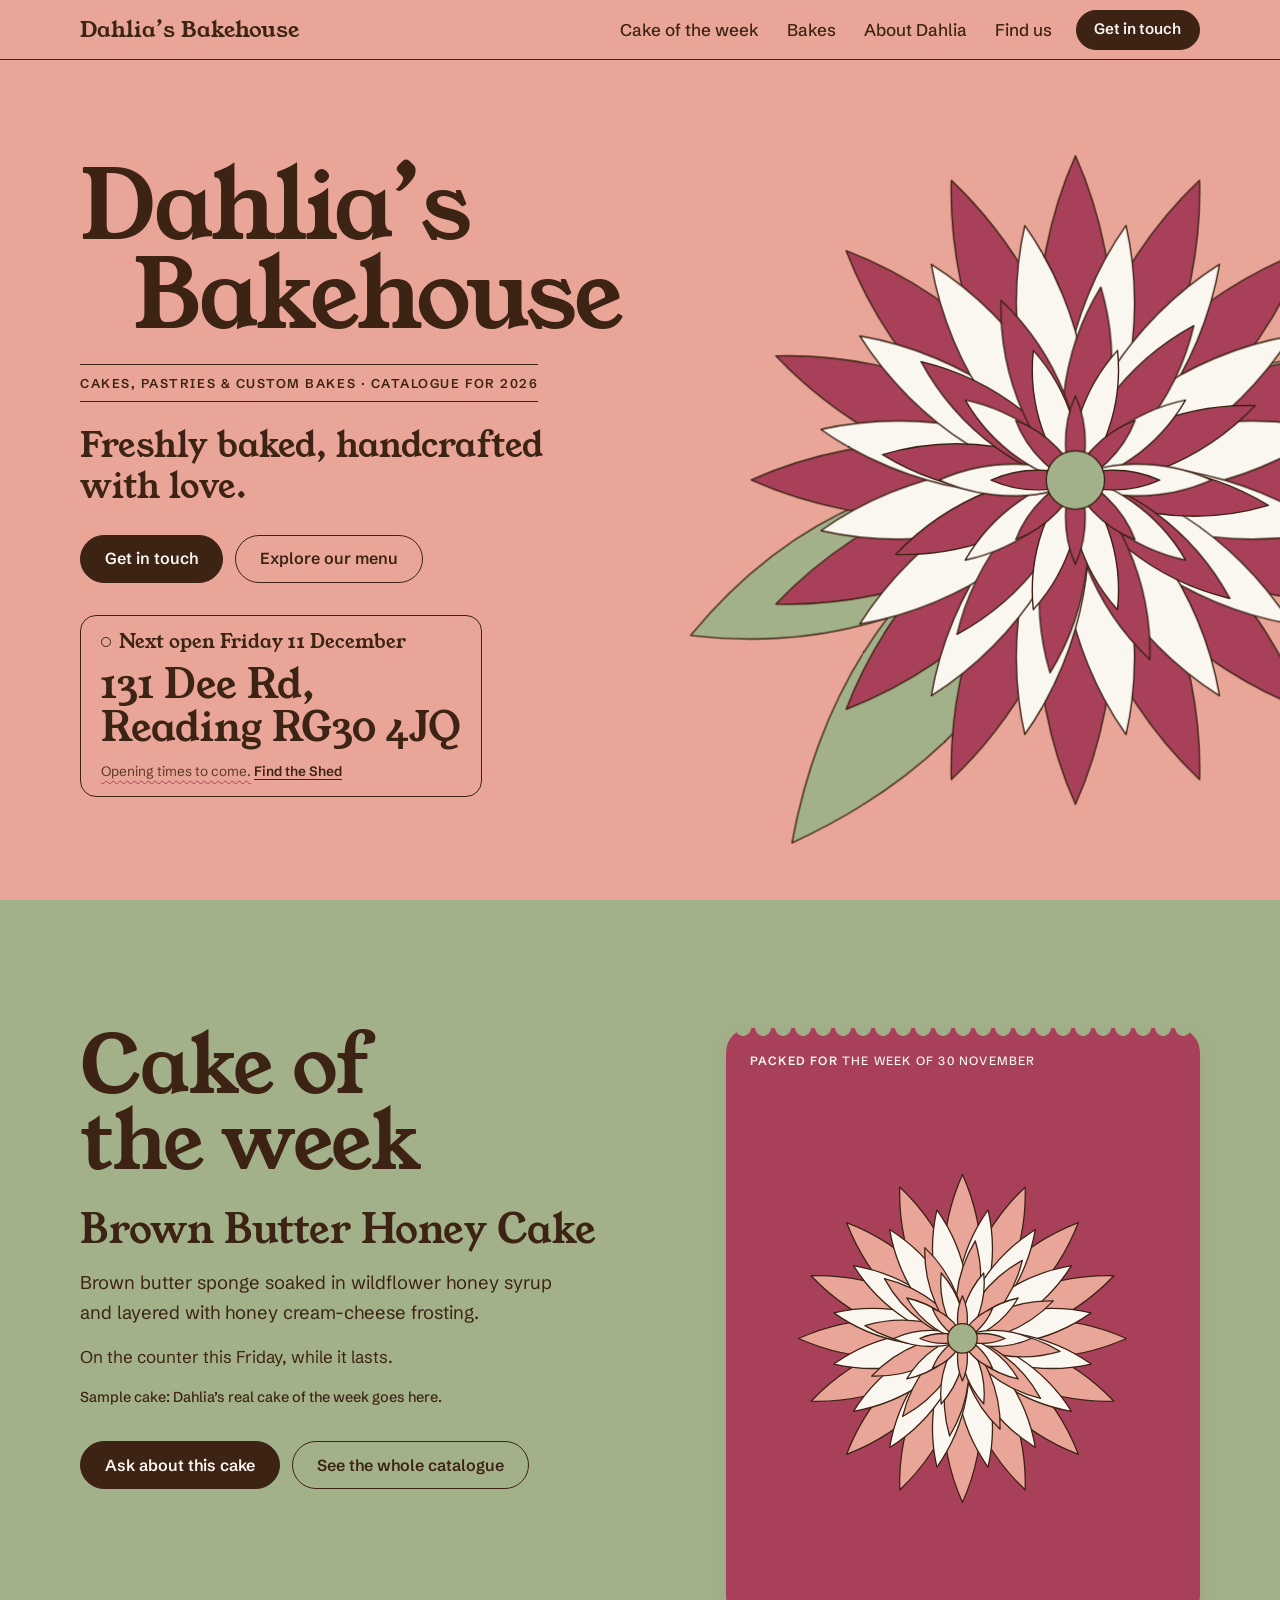
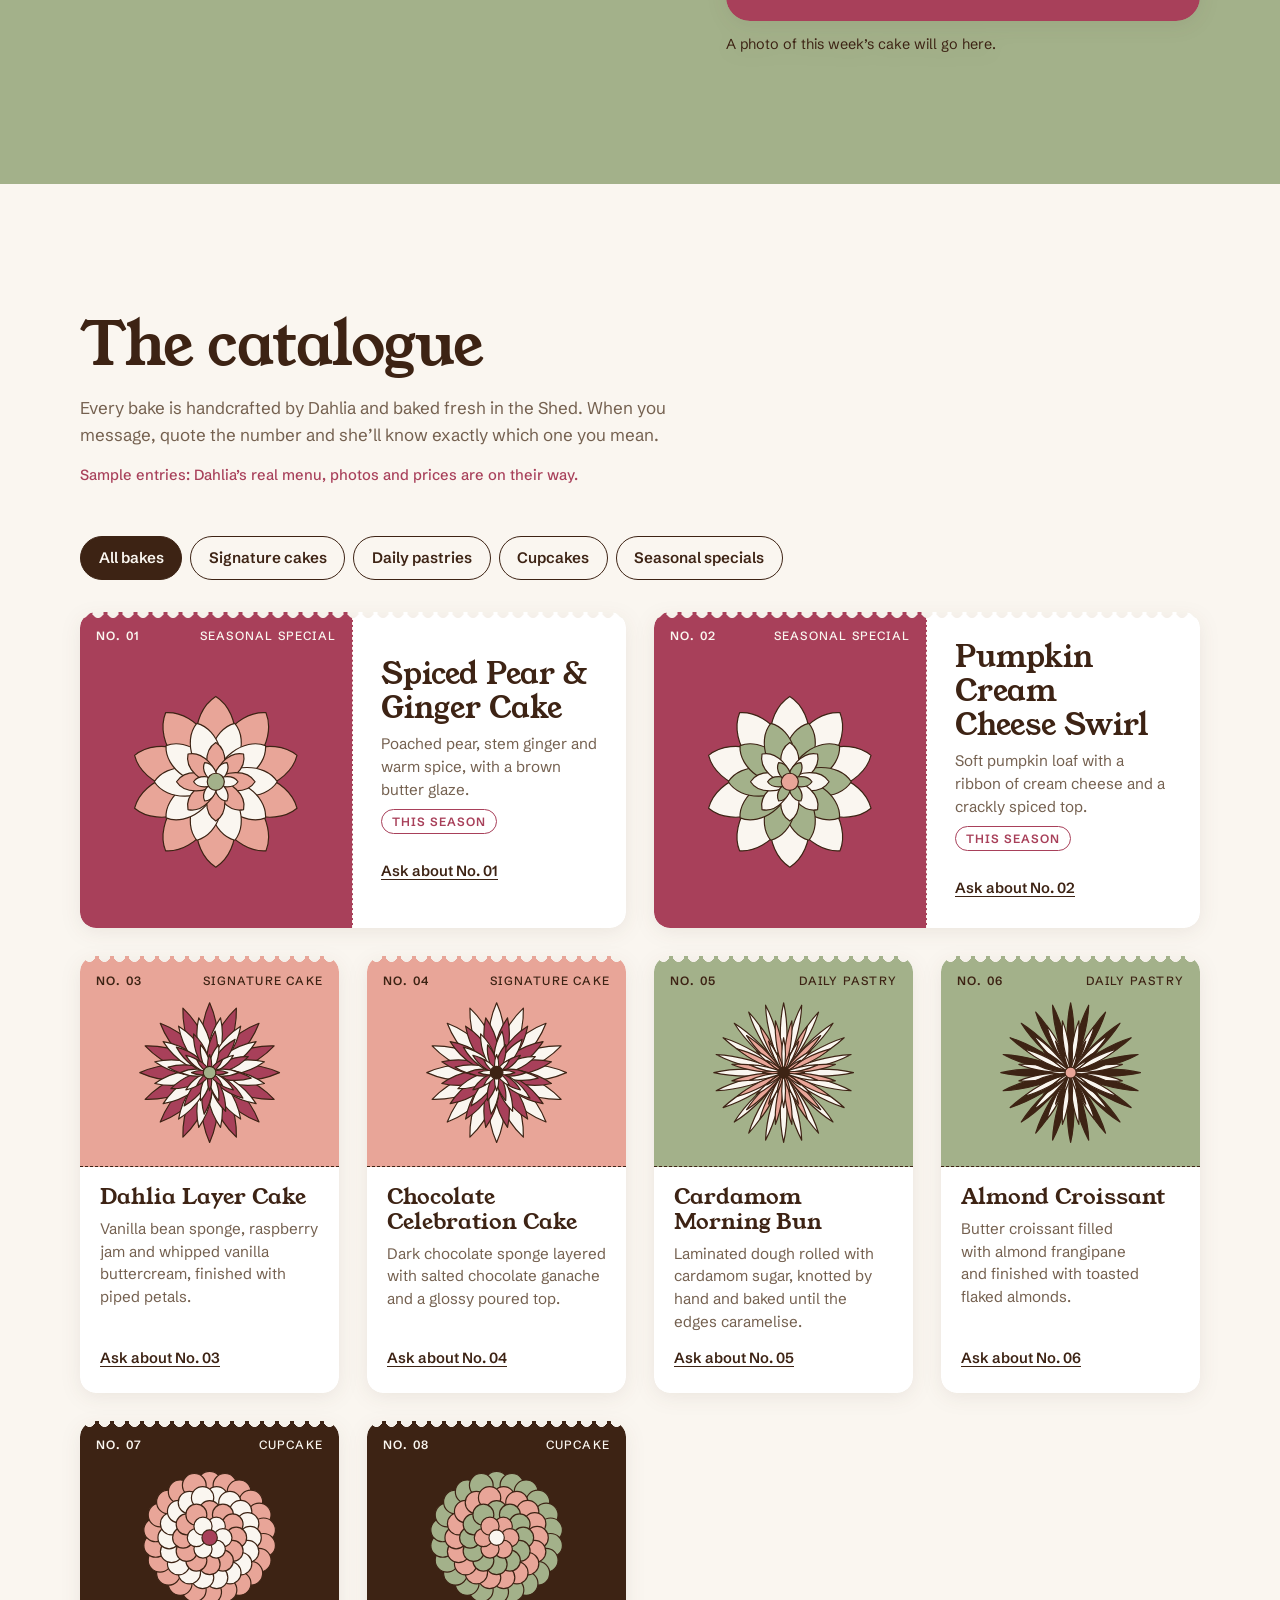
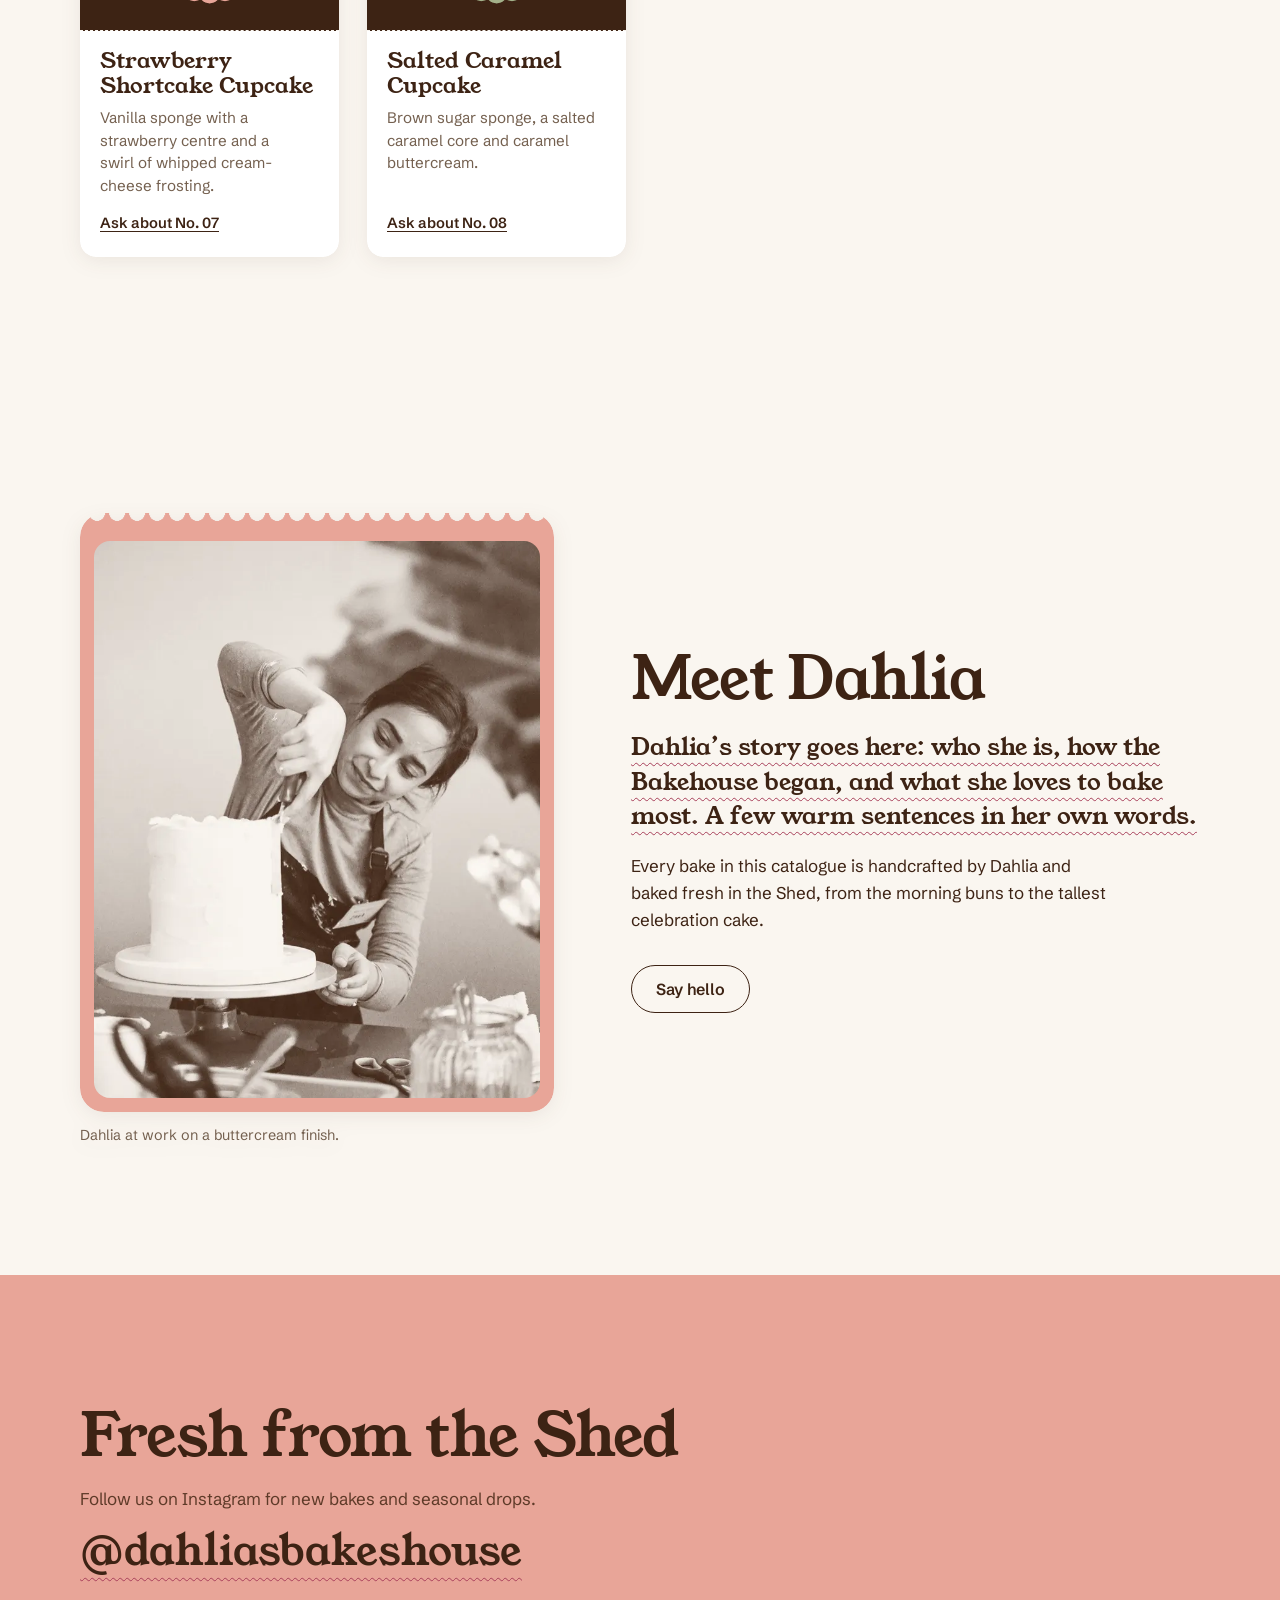
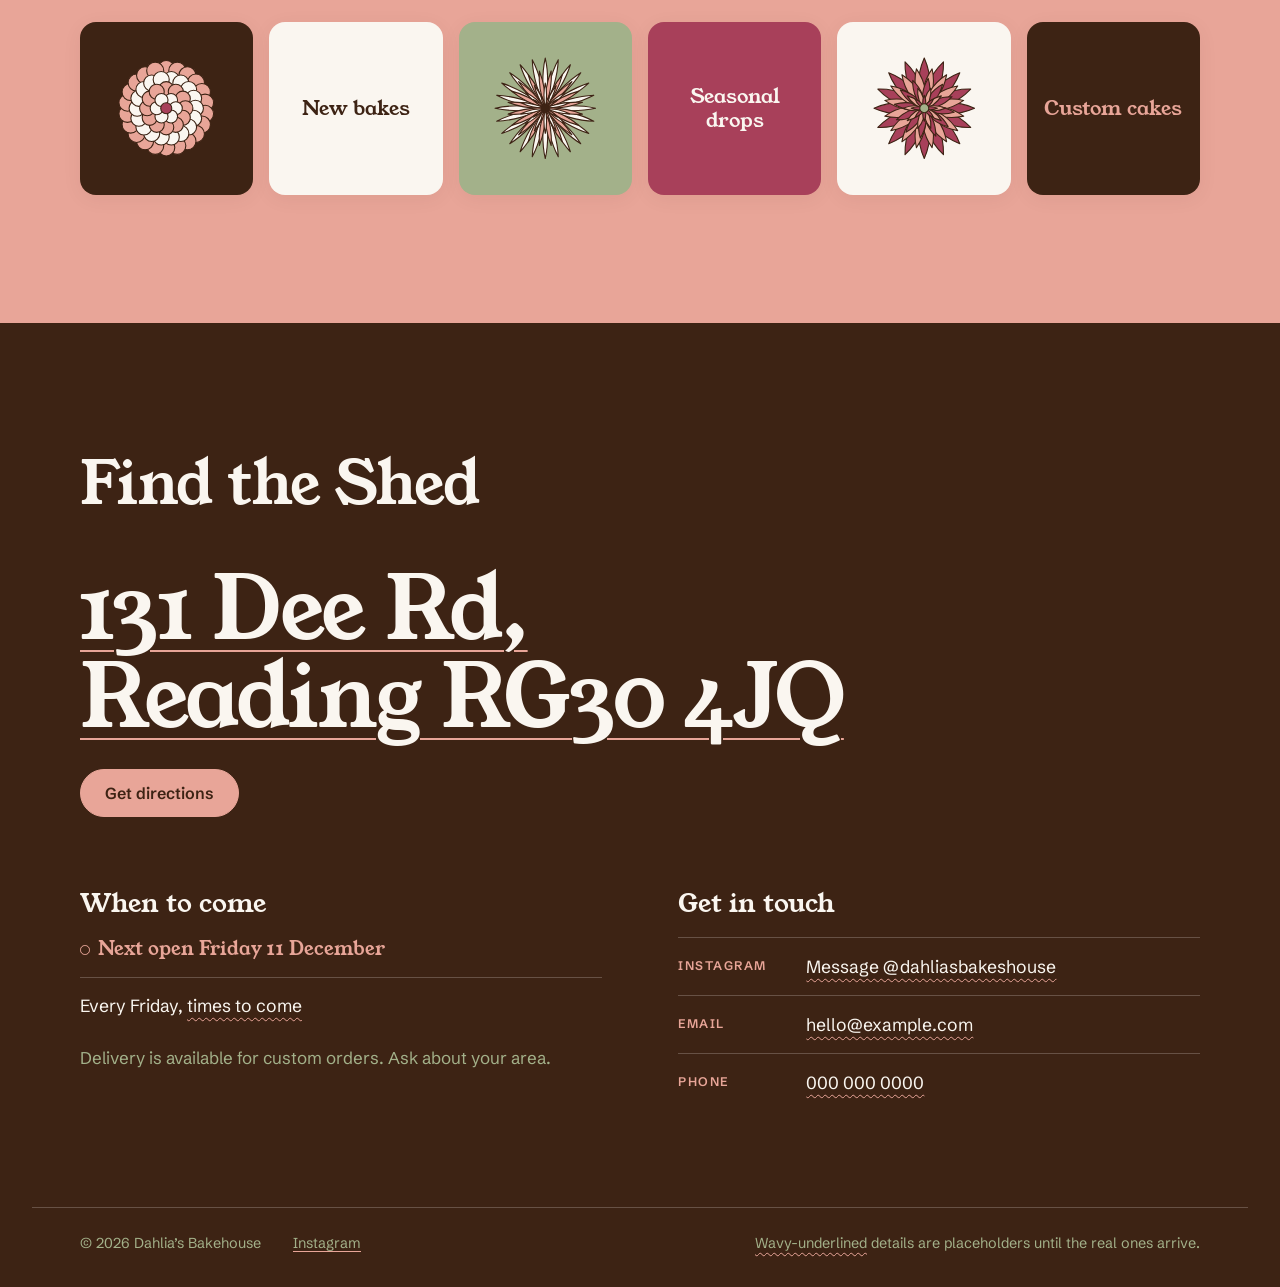
==== index.html @ 882f90bb "Initial Commit" ====
<!doctype html>
<html lang="en">
<head>
  <meta charset="utf-8">
  <meta name="viewport" content="width=device-width, initial-scale=1">
  <title>Dahlia’s Bakehouse · Cakes, pastries &amp; custom bakes</title>
  <meta name="description" content="Artisanal cakes, pastries and custom bakes from Dahlia’s Bakehouse, open every Friday at 131 Dee Rd, Reading RG30 4JQ.">
  <meta property="og:title" content="Dahlia’s Bakehouse">
  <meta property="og:description" content="Freshly baked, handcrafted with love. Cakes, pastries and custom celebration cakes.">
  <meta name="theme-color" content="#E8A598">
  <link rel="icon" href="favicon.svg" type="image/svg+xml">
  <link rel="preconnect" href="https://fonts.googleapis.com">
  <link rel="preconnect" href="https://fonts.gstatic.com" crossorigin>
  <link rel="stylesheet" href="https://fonts.googleapis.com/css2?family=Schibsted+Grotesk:wght@400..700&family=Young+Serif&display=swap">
  <link rel="stylesheet" href="styles.css">
  <script src="script.js" defer></script>
</head>
<body>
<svg width="0" height="0" style="position:absolute" aria-hidden="true" focusable="false"><defs>
<path id="pt-dec" d="M0 0C-14-18-17-62 0-100C17-62 14-18 0 0Z" vector-effect="non-scaling-stroke"/>
<path id="pt-cac" d="M0 0C-6-30-7-70 0-100C7-70 6-30 0 0Z" vector-effect="non-scaling-stroke"/>
<path id="pt-lily" d="M0 0C-30-20-32-80 0-100C32-80 30-20 0 0Z" vector-effect="non-scaling-stroke"/>
<symbol id="dahlia-decorative" viewBox="-104 -104 208 208"><g style="fill:var(--d1)"><use href="#pt-dec" transform="rotate(0) scale(1)"/><use href="#pt-dec" transform="rotate(22.5) scale(1)"/><use href="#pt-dec" transform="rotate(45) scale(1)"/><use href="#pt-dec" transform="rotate(67.5) scale(1)"/><use href="#pt-dec" transform="rotate(90) scale(1)"/><use href="#pt-dec" transform="rotate(112.5) scale(1)"/><use href="#pt-dec" transform="rotate(135) scale(1)"/><use href="#pt-dec" transform="rotate(157.5) scale(1)"/><use href="#pt-dec" transform="rotate(180) scale(1)"/><use href="#pt-dec" transform="rotate(202.5) scale(1)"/><use href="#pt-dec" transform="rotate(225) scale(1)"/><use href="#pt-dec" transform="rotate(247.5) scale(1)"/><use href="#pt-dec" transform="rotate(270) scale(1)"/><use href="#pt-dec" transform="rotate(292.5) scale(1)"/><use href="#pt-dec" transform="rotate(315) scale(1)"/><use href="#pt-dec" transform="rotate(337.5) scale(1)"/></g><g style="fill:var(--d2)"><use href="#pt-dec" transform="rotate(11.25) scale(0.8)"/><use href="#pt-dec" transform="rotate(33.75) scale(0.8)"/><use href="#pt-dec" transform="rotate(56.25) scale(0.8)"/><use href="#pt-dec" transform="rotate(78.75) scale(0.8)"/><use href="#pt-dec" transform="rotate(101.25) scale(0.8)"/><use href="#pt-dec" transform="rotate(123.75) scale(0.8)"/><use href="#pt-dec" transform="rotate(146.25) scale(0.8)"/><use href="#pt-dec" transform="rotate(168.75) scale(0.8)"/><use href="#pt-dec" transform="rotate(191.25) scale(0.8)"/><use href="#pt-dec" transform="rotate(213.75) scale(0.8)"/><use href="#pt-dec" transform="rotate(236.25) scale(0.8)"/><use href="#pt-dec" transform="rotate(258.75) scale(0.8)"/><use href="#pt-dec" transform="rotate(281.25) scale(0.8)"/><use href="#pt-dec" transform="rotate(303.75) scale(0.8)"/><use href="#pt-dec" transform="rotate(326.25) scale(0.8)"/><use href="#pt-dec" transform="rotate(348.75) scale(0.8)"/></g><g style="fill:var(--d1)"><use href="#pt-dec" transform="rotate(7.5) scale(0.6)"/><use href="#pt-dec" transform="rotate(37.5) scale(0.6)"/><use href="#pt-dec" transform="rotate(67.5) scale(0.6)"/><use href="#pt-dec" transform="rotate(97.5) scale(0.6)"/><use href="#pt-dec" transform="rotate(127.5) scale(0.6)"/><use href="#pt-dec" transform="rotate(157.5) scale(0.6)"/><use href="#pt-dec" transform="rotate(187.5) scale(0.6)"/><use href="#pt-dec" transform="rotate(217.5) scale(0.6)"/><use href="#pt-dec" transform="rotate(247.5) scale(0.6)"/><use href="#pt-dec" transform="rotate(277.5) scale(0.6)"/><use href="#pt-dec" transform="rotate(307.5) scale(0.6)"/><use href="#pt-dec" transform="rotate(337.5) scale(0.6)"/></g><g style="fill:var(--d2)"><use href="#pt-dec" transform="rotate(18) scale(0.42)"/><use href="#pt-dec" transform="rotate(54) scale(0.42)"/><use href="#pt-dec" transform="rotate(90) scale(0.42)"/><use href="#pt-dec" transform="rotate(126) scale(0.42)"/><use href="#pt-dec" transform="rotate(162) scale(0.42)"/><use href="#pt-dec" transform="rotate(198) scale(0.42)"/><use href="#pt-dec" transform="rotate(234) scale(0.42)"/><use href="#pt-dec" transform="rotate(270) scale(0.42)"/><use href="#pt-dec" transform="rotate(306) scale(0.42)"/><use href="#pt-dec" transform="rotate(342) scale(0.42)"/></g><g style="fill:var(--d1)"><use href="#pt-dec" transform="rotate(0) scale(0.26)"/><use href="#pt-dec" transform="rotate(45) scale(0.26)"/><use href="#pt-dec" transform="rotate(90) scale(0.26)"/><use href="#pt-dec" transform="rotate(135) scale(0.26)"/><use href="#pt-dec" transform="rotate(180) scale(0.26)"/><use href="#pt-dec" transform="rotate(225) scale(0.26)"/><use href="#pt-dec" transform="rotate(270) scale(0.26)"/><use href="#pt-dec" transform="rotate(315) scale(0.26)"/></g><circle r="9" vector-effect="non-scaling-stroke" style="fill:var(--d3)"/></symbol>
<symbol id="dahlia-cactus" viewBox="-104 -104 208 208"><g style="fill:var(--d1)"><use href="#pt-cac" transform="rotate(0) scale(1)"/><use href="#pt-cac" transform="rotate(15) scale(1)"/><use href="#pt-cac" transform="rotate(30) scale(1)"/><use href="#pt-cac" transform="rotate(45) scale(1)"/><use href="#pt-cac" transform="rotate(60) scale(1)"/><use href="#pt-cac" transform="rotate(75) scale(1)"/><use href="#pt-cac" transform="rotate(90) scale(1)"/><use href="#pt-cac" transform="rotate(105) scale(1)"/><use href="#pt-cac" transform="rotate(120) scale(1)"/><use href="#pt-cac" transform="rotate(135) scale(1)"/><use href="#pt-cac" transform="rotate(150) scale(1)"/><use href="#pt-cac" transform="rotate(165) scale(1)"/><use href="#pt-cac" transform="rotate(180) scale(1)"/><use href="#pt-cac" transform="rotate(195) scale(1)"/><use href="#pt-cac" transform="rotate(210) scale(1)"/><use href="#pt-cac" transform="rotate(225) scale(1)"/><use href="#pt-cac" transform="rotate(240) scale(1)"/><use href="#pt-cac" transform="rotate(255) scale(1)"/><use href="#pt-cac" transform="rotate(270) scale(1)"/><use href="#pt-cac" transform="rotate(285) scale(1)"/><use href="#pt-cac" transform="rotate(300) scale(1)"/><use href="#pt-cac" transform="rotate(315) scale(1)"/><use href="#pt-cac" transform="rotate(330) scale(1)"/><use href="#pt-cac" transform="rotate(345) scale(1)"/></g><g style="fill:var(--d2)"><use href="#pt-cac" transform="rotate(9) scale(0.75)"/><use href="#pt-cac" transform="rotate(27) scale(0.75)"/><use href="#pt-cac" transform="rotate(45) scale(0.75)"/><use href="#pt-cac" transform="rotate(63) scale(0.75)"/><use href="#pt-cac" transform="rotate(81) scale(0.75)"/><use href="#pt-cac" transform="rotate(99) scale(0.75)"/><use href="#pt-cac" transform="rotate(117) scale(0.75)"/><use href="#pt-cac" transform="rotate(135) scale(0.75)"/><use href="#pt-cac" transform="rotate(153) scale(0.75)"/><use href="#pt-cac" transform="rotate(171) scale(0.75)"/><use href="#pt-cac" transform="rotate(189) scale(0.75)"/><use href="#pt-cac" transform="rotate(207) scale(0.75)"/><use href="#pt-cac" transform="rotate(225) scale(0.75)"/><use href="#pt-cac" transform="rotate(243) scale(0.75)"/><use href="#pt-cac" transform="rotate(261) scale(0.75)"/><use href="#pt-cac" transform="rotate(279) scale(0.75)"/><use href="#pt-cac" transform="rotate(297) scale(0.75)"/><use href="#pt-cac" transform="rotate(315) scale(0.75)"/><use href="#pt-cac" transform="rotate(333) scale(0.75)"/><use href="#pt-cac" transform="rotate(351) scale(0.75)"/></g><g style="fill:var(--d1)"><use href="#pt-cac" transform="rotate(0) scale(0.5)"/><use href="#pt-cac" transform="rotate(25.71) scale(0.5)"/><use href="#pt-cac" transform="rotate(51.43) scale(0.5)"/><use href="#pt-cac" transform="rotate(77.14) scale(0.5)"/><use href="#pt-cac" transform="rotate(102.86) scale(0.5)"/><use href="#pt-cac" transform="rotate(128.57) scale(0.5)"/><use href="#pt-cac" transform="rotate(154.29) scale(0.5)"/><use href="#pt-cac" transform="rotate(180) scale(0.5)"/><use href="#pt-cac" transform="rotate(205.71) scale(0.5)"/><use href="#pt-cac" transform="rotate(231.43) scale(0.5)"/><use href="#pt-cac" transform="rotate(257.14) scale(0.5)"/><use href="#pt-cac" transform="rotate(282.86) scale(0.5)"/><use href="#pt-cac" transform="rotate(308.57) scale(0.5)"/><use href="#pt-cac" transform="rotate(334.29) scale(0.5)"/></g><g style="fill:var(--d2)"><use href="#pt-cac" transform="rotate(18) scale(0.3)"/><use href="#pt-cac" transform="rotate(54) scale(0.3)"/><use href="#pt-cac" transform="rotate(90) scale(0.3)"/><use href="#pt-cac" transform="rotate(126) scale(0.3)"/><use href="#pt-cac" transform="rotate(162) scale(0.3)"/><use href="#pt-cac" transform="rotate(198) scale(0.3)"/><use href="#pt-cac" transform="rotate(234) scale(0.3)"/><use href="#pt-cac" transform="rotate(270) scale(0.3)"/><use href="#pt-cac" transform="rotate(306) scale(0.3)"/><use href="#pt-cac" transform="rotate(342) scale(0.3)"/></g><circle r="8" vector-effect="non-scaling-stroke" style="fill:var(--d3)"/></symbol>
<symbol id="dahlia-pompon" viewBox="-104 -104 208 208"><g style="fill:var(--d1)"><circle cx="0" cy="-78" r="17" vector-effect="non-scaling-stroke"/><circle cx="21.98" cy="-74.84" r="17" vector-effect="non-scaling-stroke"/><circle cx="42.17" cy="-65.62" r="17" vector-effect="non-scaling-stroke"/><circle cx="58.95" cy="-51.08" r="17" vector-effect="non-scaling-stroke"/><circle cx="70.95" cy="-32.4" r="17" vector-effect="non-scaling-stroke"/><circle cx="77.21" cy="-11.1" r="17" vector-effect="non-scaling-stroke"/><circle cx="77.21" cy="11.1" r="17" vector-effect="non-scaling-stroke"/><circle cx="70.95" cy="32.4" r="17" vector-effect="non-scaling-stroke"/><circle cx="58.95" cy="51.08" r="17" vector-effect="non-scaling-stroke"/><circle cx="42.17" cy="65.62" r="17" vector-effect="non-scaling-stroke"/><circle cx="21.98" cy="74.84" r="17" vector-effect="non-scaling-stroke"/><circle cx="0" cy="78" r="17" vector-effect="non-scaling-stroke"/><circle cx="-21.98" cy="74.84" r="17" vector-effect="non-scaling-stroke"/><circle cx="-42.17" cy="65.62" r="17" vector-effect="non-scaling-stroke"/><circle cx="-58.95" cy="51.08" r="17" vector-effect="non-scaling-stroke"/><circle cx="-70.95" cy="32.4" r="17" vector-effect="non-scaling-stroke"/><circle cx="-77.21" cy="11.1" r="17" vector-effect="non-scaling-stroke"/><circle cx="-77.21" cy="-11.1" r="17" vector-effect="non-scaling-stroke"/><circle cx="-70.95" cy="-32.4" r="17" vector-effect="non-scaling-stroke"/><circle cx="-58.95" cy="-51.08" r="17" vector-effect="non-scaling-stroke"/><circle cx="-42.17" cy="-65.62" r="17" vector-effect="non-scaling-stroke"/><circle cx="-21.98" cy="-74.84" r="17" vector-effect="non-scaling-stroke"/></g><g style="fill:var(--d2)"><circle cx="10.07" cy="-57.12" r="16" vector-effect="non-scaling-stroke"/><circle cx="29" cy="-50.23" r="16" vector-effect="non-scaling-stroke"/><circle cx="44.43" cy="-37.28" r="16" vector-effect="non-scaling-stroke"/><circle cx="54.5" cy="-19.84" r="16" vector-effect="non-scaling-stroke"/><circle cx="58" cy="0" r="16" vector-effect="non-scaling-stroke"/><circle cx="54.5" cy="19.84" r="16" vector-effect="non-scaling-stroke"/><circle cx="44.43" cy="37.28" r="16" vector-effect="non-scaling-stroke"/><circle cx="29" cy="50.23" r="16" vector-effect="non-scaling-stroke"/><circle cx="10.07" cy="57.12" r="16" vector-effect="non-scaling-stroke"/><circle cx="-10.07" cy="57.12" r="16" vector-effect="non-scaling-stroke"/><circle cx="-29" cy="50.23" r="16" vector-effect="non-scaling-stroke"/><circle cx="-44.43" cy="37.28" r="16" vector-effect="non-scaling-stroke"/><circle cx="-54.5" cy="19.84" r="16" vector-effect="non-scaling-stroke"/><circle cx="-58" cy="0" r="16" vector-effect="non-scaling-stroke"/><circle cx="-54.5" cy="-19.84" r="16" vector-effect="non-scaling-stroke"/><circle cx="-44.43" cy="-37.28" r="16" vector-effect="non-scaling-stroke"/><circle cx="-29" cy="-50.23" r="16" vector-effect="non-scaling-stroke"/><circle cx="-10.07" cy="-57.12" r="16" vector-effect="non-scaling-stroke"/></g><g style="fill:var(--d1)"><circle cx="0" cy="-38" r="15" vector-effect="non-scaling-stroke"/><circle cx="19" cy="-32.91" r="15" vector-effect="non-scaling-stroke"/><circle cx="32.91" cy="-19" r="15" vector-effect="non-scaling-stroke"/><circle cx="38" cy="0" r="15" vector-effect="non-scaling-stroke"/><circle cx="32.91" cy="19" r="15" vector-effect="non-scaling-stroke"/><circle cx="19" cy="32.91" r="15" vector-effect="non-scaling-stroke"/><circle cx="0" cy="38" r="15" vector-effect="non-scaling-stroke"/><circle cx="-19" cy="32.91" r="15" vector-effect="non-scaling-stroke"/><circle cx="-32.91" cy="19" r="15" vector-effect="non-scaling-stroke"/><circle cx="-38" cy="0" r="15" vector-effect="non-scaling-stroke"/><circle cx="-32.91" cy="-19" r="15" vector-effect="non-scaling-stroke"/><circle cx="-19" cy="-32.91" r="15" vector-effect="non-scaling-stroke"/></g><g style="fill:var(--d2)"><circle cx="9.5" cy="-16.45" r="13" vector-effect="non-scaling-stroke"/><circle cx="19" cy="0" r="13" vector-effect="non-scaling-stroke"/><circle cx="9.5" cy="16.45" r="13" vector-effect="non-scaling-stroke"/><circle cx="-9.5" cy="16.45" r="13" vector-effect="non-scaling-stroke"/><circle cx="-19" cy="0" r="13" vector-effect="non-scaling-stroke"/><circle cx="-9.5" cy="-16.45" r="13" vector-effect="non-scaling-stroke"/></g><circle r="11" vector-effect="non-scaling-stroke" style="fill:var(--d3)"/></symbol>
<symbol id="dahlia-waterlily" viewBox="-104 -104 208 208"><g style="fill:var(--d1)"><use href="#pt-lily" transform="rotate(0) scale(1)"/><use href="#pt-lily" transform="rotate(36) scale(1)"/><use href="#pt-lily" transform="rotate(72) scale(1)"/><use href="#pt-lily" transform="rotate(108) scale(1)"/><use href="#pt-lily" transform="rotate(144) scale(1)"/><use href="#pt-lily" transform="rotate(180) scale(1)"/><use href="#pt-lily" transform="rotate(216) scale(1)"/><use href="#pt-lily" transform="rotate(252) scale(1)"/><use href="#pt-lily" transform="rotate(288) scale(1)"/><use href="#pt-lily" transform="rotate(324) scale(1)"/></g><g style="fill:var(--d2)"><use href="#pt-lily" transform="rotate(18) scale(0.72)"/><use href="#pt-lily" transform="rotate(54) scale(0.72)"/><use href="#pt-lily" transform="rotate(90) scale(0.72)"/><use href="#pt-lily" transform="rotate(126) scale(0.72)"/><use href="#pt-lily" transform="rotate(162) scale(0.72)"/><use href="#pt-lily" transform="rotate(198) scale(0.72)"/><use href="#pt-lily" transform="rotate(234) scale(0.72)"/><use href="#pt-lily" transform="rotate(270) scale(0.72)"/><use href="#pt-lily" transform="rotate(306) scale(0.72)"/><use href="#pt-lily" transform="rotate(342) scale(0.72)"/></g><g style="fill:var(--d1)"><use href="#pt-lily" transform="rotate(0) scale(0.46)"/><use href="#pt-lily" transform="rotate(45) scale(0.46)"/><use href="#pt-lily" transform="rotate(90) scale(0.46)"/><use href="#pt-lily" transform="rotate(135) scale(0.46)"/><use href="#pt-lily" transform="rotate(180) scale(0.46)"/><use href="#pt-lily" transform="rotate(225) scale(0.46)"/><use href="#pt-lily" transform="rotate(270) scale(0.46)"/><use href="#pt-lily" transform="rotate(315) scale(0.46)"/></g><g style="fill:var(--d2)"><use href="#pt-lily" transform="rotate(30) scale(0.26)"/><use href="#pt-lily" transform="rotate(90) scale(0.26)"/><use href="#pt-lily" transform="rotate(150) scale(0.26)"/><use href="#pt-lily" transform="rotate(210) scale(0.26)"/><use href="#pt-lily" transform="rotate(270) scale(0.26)"/><use href="#pt-lily" transform="rotate(330) scale(0.26)"/></g><circle r="10" vector-effect="non-scaling-stroke" style="fill:var(--d3)"/></symbol>
</defs></svg>
<a class="skip" href="#main">Skip to content</a>

<header class="masthead">
  <a class="wordmark" href="#top">Dahlia’s Bakehouse</a>
  <nav aria-label="Main">
    <ul>
      <li><a href="#cake-of-the-week">Cake of the week</a></li>
      <li><a href="#bakes">Bakes</a></li>
      <li><a href="#dahlia">About Dahlia</a></li>
      <li><a href="#find-us">Find us</a></li>
    </ul>
  </nav>
  <a class="btn btn-sm" href="#contact">Get in touch</a>
</header>

<main id="main">

  <section class="cover" id="top" aria-labelledby="cover-title">
    <div class="cover-text">
      <h1 id="cover-title">Dahlia’s <span>Bakehouse</span></h1>
      <p class="edition">Cakes, pastries &amp; custom bakes · Catalogue for <span data-year>2026</span></p>
      <p class="tagline">Freshly baked, handcrafted with love.</p>
      <div class="actions">
        <a class="btn" href="#contact">Get in touch</a>
        <a class="btn btn-ghost" href="#bakes">Explore our menu</a>
      </div>
      <p class="today" data-state="unknown">
        <strong data-next-open>Open every Friday</strong>
        <a class="today-address" href="https://www.google.com/maps/search/?api=1&amp;query=131%20Dee%20Rd%2C%20Reading%20RG30%204JQ">131 Dee Rd,<br>Reading RG30 4JQ</a>
        <span class="today-note"><span class="tbc">Opening times to come.</span> <a href="#find-us">Find the Shed</a></span>
      </p>
    </div>
    <svg class="bloom" viewBox="-150 -150 300 300" aria-hidden="true" focusable="false">
    <g class="leaves"><path d="M0 0C40-26 92-26 142 0C92 26 40 26 0 0Z" transform="rotate(128)"/><path d="M0 0C36-24 84-24 128 0C84 24 36 24 0 0Z" transform="rotate(158)"/><path d="M0 0C30-20 70-20 104 0C70 20 30 20 0 0Z" transform="rotate(-20)"/></g>
    <g class="ring" style="--i:5"><g style="fill:var(--d1)"><use href="#pt-dec" transform="rotate(0) scale(1)"/><use href="#pt-dec" transform="rotate(22.5) scale(1)"/><use href="#pt-dec" transform="rotate(45) scale(1)"/><use href="#pt-dec" transform="rotate(67.5) scale(1)"/><use href="#pt-dec" transform="rotate(90) scale(1)"/><use href="#pt-dec" transform="rotate(112.5) scale(1)"/><use href="#pt-dec" transform="rotate(135) scale(1)"/><use href="#pt-dec" transform="rotate(157.5) scale(1)"/><use href="#pt-dec" transform="rotate(180) scale(1)"/><use href="#pt-dec" transform="rotate(202.5) scale(1)"/><use href="#pt-dec" transform="rotate(225) scale(1)"/><use href="#pt-dec" transform="rotate(247.5) scale(1)"/><use href="#pt-dec" transform="rotate(270) scale(1)"/><use href="#pt-dec" transform="rotate(292.5) scale(1)"/><use href="#pt-dec" transform="rotate(315) scale(1)"/><use href="#pt-dec" transform="rotate(337.5) scale(1)"/></g></g>
    <g class="ring" style="--i:4"><g style="fill:var(--d2)"><use href="#pt-dec" transform="rotate(11.25) scale(0.8)"/><use href="#pt-dec" transform="rotate(33.75) scale(0.8)"/><use href="#pt-dec" transform="rotate(56.25) scale(0.8)"/><use href="#pt-dec" transform="rotate(78.75) scale(0.8)"/><use href="#pt-dec" transform="rotate(101.25) scale(0.8)"/><use href="#pt-dec" transform="rotate(123.75) scale(0.8)"/><use href="#pt-dec" transform="rotate(146.25) scale(0.8)"/><use href="#pt-dec" transform="rotate(168.75) scale(0.8)"/><use href="#pt-dec" transform="rotate(191.25) scale(0.8)"/><use href="#pt-dec" transform="rotate(213.75) scale(0.8)"/><use href="#pt-dec" transform="rotate(236.25) scale(0.8)"/><use href="#pt-dec" transform="rotate(258.75) scale(0.8)"/><use href="#pt-dec" transform="rotate(281.25) scale(0.8)"/><use href="#pt-dec" transform="rotate(303.75) scale(0.8)"/><use href="#pt-dec" transform="rotate(326.25) scale(0.8)"/><use href="#pt-dec" transform="rotate(348.75) scale(0.8)"/></g></g>
    <g class="ring" style="--i:3"><g style="fill:var(--d1)"><use href="#pt-dec" transform="rotate(7.5) scale(0.6)"/><use href="#pt-dec" transform="rotate(37.5) scale(0.6)"/><use href="#pt-dec" transform="rotate(67.5) scale(0.6)"/><use href="#pt-dec" transform="rotate(97.5) scale(0.6)"/><use href="#pt-dec" transform="rotate(127.5) scale(0.6)"/><use href="#pt-dec" transform="rotate(157.5) scale(0.6)"/><use href="#pt-dec" transform="rotate(187.5) scale(0.6)"/><use href="#pt-dec" transform="rotate(217.5) scale(0.6)"/><use href="#pt-dec" transform="rotate(247.5) scale(0.6)"/><use href="#pt-dec" transform="rotate(277.5) scale(0.6)"/><use href="#pt-dec" transform="rotate(307.5) scale(0.6)"/><use href="#pt-dec" transform="rotate(337.5) scale(0.6)"/></g></g>
    <g class="ring" style="--i:2"><g style="fill:var(--d2)"><use href="#pt-dec" transform="rotate(18) scale(0.42)"/><use href="#pt-dec" transform="rotate(54) scale(0.42)"/><use href="#pt-dec" transform="rotate(90) scale(0.42)"/><use href="#pt-dec" transform="rotate(126) scale(0.42)"/><use href="#pt-dec" transform="rotate(162) scale(0.42)"/><use href="#pt-dec" transform="rotate(198) scale(0.42)"/><use href="#pt-dec" transform="rotate(234) scale(0.42)"/><use href="#pt-dec" transform="rotate(270) scale(0.42)"/><use href="#pt-dec" transform="rotate(306) scale(0.42)"/><use href="#pt-dec" transform="rotate(342) scale(0.42)"/></g></g>
    <g class="ring" style="--i:1"><g style="fill:var(--d1)"><use href="#pt-dec" transform="rotate(0) scale(0.26)"/><use href="#pt-dec" transform="rotate(45) scale(0.26)"/><use href="#pt-dec" transform="rotate(90) scale(0.26)"/><use href="#pt-dec" transform="rotate(135) scale(0.26)"/><use href="#pt-dec" transform="rotate(180) scale(0.26)"/><use href="#pt-dec" transform="rotate(225) scale(0.26)"/><use href="#pt-dec" transform="rotate(270) scale(0.26)"/><use href="#pt-dec" transform="rotate(315) scale(0.26)"/></g></g>
    <g class="ring" style="--i:0"><circle r="9" vector-effect="non-scaling-stroke" style="fill:var(--d3)"/></g>
    </svg>
  </section>

  <section class="cotw" id="cake-of-the-week" aria-labelledby="cotw-title">
    <div class="wrap cotw-grid">
      <h2 id="cotw-title" class="cotw-head">Cake of the week</h2>
      <figure class="cotw-plate">
        <div class="cotw-sheet">
          <p class="packet-no">Packed for <span data-week>this week</span></p>
          <svg class="art" aria-hidden="true" focusable="false"><use href="#dahlia-decorative" width="100%" height="100%"/></svg>
        </div>
        <figcaption>A photo of this week’s cake will go here.</figcaption>
      </figure>
      <div class="cotw-body">
        <h3>Brown Butter Honey Cake</h3>
        <p>Brown butter sponge soaked in wildflower honey syrup and layered with honey cream-cheese frosting.</p>
        <p>On the counter this Friday, while it lasts.</p>
        <p class="cotw-sample">Sample cake: Dahlia’s real cake of the week goes here.</p>
        <div class="actions">
          <a class="btn" href="mailto:hello@example.com?subject=Cake%20of%20the%20week%2C%20Brown%20Butter%20Honey%20Cake&amp;body=Hi%20Dahlia%2C%0A%0AI'd%20like%20to%20ask%20about%20Cake%20of%20the%20week%2C%20Brown%20Butter%20Honey%20Cake.%0A%0A">Ask about this cake</a>
          <a class="btn btn-ghost" href="#bakes">See the whole catalogue</a>
        </div>
      </div>
    </div>
  </section>

  <section class="catalogue" id="bakes" aria-labelledby="bakes-title">
    <div class="wrap">
      <div class="section-head">
        <h2 id="bakes-title">The catalogue</h2>
        <p>Every bake is handcrafted by Dahlia and baked fresh in the Shed. When you message, quote the number and she’ll know exactly which one you mean.</p>
        <p class="sample-note">Sample entries: Dahlia’s real menu, photos and prices are on their way.</p>
      </div>

      <div class="filters" role="group" aria-label="Show bakes by category" hidden>
        <button type="button" data-filter="all" aria-pressed="true">All bakes</button>
        <button type="button" data-filter="cakes" aria-pressed="false">Signature cakes</button>
        <button type="button" data-filter="pastries" aria-pressed="false">Daily pastries</button>
        <button type="button" data-filter="cupcakes" aria-pressed="false">Cupcakes</button>
        <button type="button" data-filter="seasonal" aria-pressed="false">Seasonal specials</button>
      </div>
      <p class="visually-hidden" aria-live="polite" data-filter-status></p>

      <ol class="packets">
        <li class="packet" data-cat="seasonal">
          <div class="packet-sheet">
            <div class="packet-front">
              <p class="packet-no">No. 01 <span>Seasonal special</span></p>
              <svg class="art" aria-hidden="true" focusable="false"><use href="#dahlia-waterlily" width="100%" height="100%"/></svg>
            </div>
            <div class="packet-label">
              <h3>Spiced Pear &amp; Ginger Cake</h3>
              <p>Poached pear, stem ginger and warm spice, with a brown butter glaze.</p>
              <p class="tag">This season</p>
              <a class="packet-ask" href="mailto:hello@example.com?subject=No.%2001%2C%20Spiced%20Pear%20%26%20Ginger%20Cake&amp;body=Hi%20Dahlia%2C%0A%0AI'd%20like%20to%20ask%20about%20No.%2001%2C%20Spiced%20Pear%20%26%20Ginger%20Cake.%0A%0A">Ask about No. 01</a>
            </div>
          </div>
        </li>
        <li class="packet" data-cat="seasonal">
          <div class="packet-sheet">
            <div class="packet-front">
              <p class="packet-no">No. 02 <span>Seasonal special</span></p>
              <svg class="art" aria-hidden="true" focusable="false"><use href="#dahlia-waterlily" width="100%" height="100%"/></svg>
            </div>
            <div class="packet-label">
              <h3>Pumpkin Cream Cheese Swirl</h3>
              <p>Soft pumpkin loaf with a ribbon of cream cheese and a crackly spiced top.</p>
              <p class="tag">This season</p>
              <a class="packet-ask" href="mailto:hello@example.com?subject=No.%2002%2C%20Pumpkin%20Cream%20Cheese%20Swirl&amp;body=Hi%20Dahlia%2C%0A%0AI'd%20like%20to%20ask%20about%20No.%2002%2C%20Pumpkin%20Cream%20Cheese%20Swirl.%0A%0A">Ask about No. 02</a>
            </div>
          </div>
        </li>
        <li class="packet" data-cat="cakes">
          <div class="packet-sheet">
            <div class="packet-front">
              <p class="packet-no">No. 03 <span>Signature cake</span></p>
              <svg class="art" aria-hidden="true" focusable="false"><use href="#dahlia-decorative" width="100%" height="100%"/></svg>
            </div>
            <div class="packet-label">
              <h3>Dahlia Layer Cake</h3>
              <p>Vanilla bean sponge, raspberry jam and whipped vanilla buttercream, finished with piped petals.</p>
              <a class="packet-ask" href="mailto:hello@example.com?subject=No.%2003%2C%20Dahlia%20Layer%20Cake&amp;body=Hi%20Dahlia%2C%0A%0AI'd%20like%20to%20ask%20about%20No.%2003%2C%20Dahlia%20Layer%20Cake.%0A%0A">Ask about No. 03</a>
            </div>
          </div>
        </li>
        <li class="packet" data-cat="cakes">
          <div class="packet-sheet">
            <div class="packet-front">
              <p class="packet-no">No. 04 <span>Signature cake</span></p>
              <svg class="art" aria-hidden="true" focusable="false"><use href="#dahlia-decorative" width="100%" height="100%"/></svg>
            </div>
            <div class="packet-label">
              <h3>Chocolate Celebration Cake</h3>
              <p>Dark chocolate sponge layered with salted chocolate ganache and a glossy poured top.</p>
              <a class="packet-ask" href="mailto:hello@example.com?subject=No.%2004%2C%20Chocolate%20Celebration%20Cake&amp;body=Hi%20Dahlia%2C%0A%0AI'd%20like%20to%20ask%20about%20No.%2004%2C%20Chocolate%20Celebration%20Cake.%0A%0A">Ask about No. 04</a>
            </div>
          </div>
        </li>
        <li class="packet" data-cat="pastries">
          <div class="packet-sheet">
            <div class="packet-front">
              <p class="packet-no">No. 05 <span>Daily pastry</span></p>
              <svg class="art" aria-hidden="true" focusable="false"><use href="#dahlia-cactus" width="100%" height="100%"/></svg>
            </div>
            <div class="packet-label">
              <h3>Cardamom Morning Bun</h3>
              <p>Laminated dough rolled with cardamom sugar, knotted by hand and baked until the edges caramelise.</p>
              <a class="packet-ask" href="mailto:hello@example.com?subject=No.%2005%2C%20Cardamom%20Morning%20Bun&amp;body=Hi%20Dahlia%2C%0A%0AI'd%20like%20to%20ask%20about%20No.%2005%2C%20Cardamom%20Morning%20Bun.%0A%0A">Ask about No. 05</a>
            </div>
          </div>
        </li>
        <li class="packet" data-cat="pastries">
          <div class="packet-sheet">
            <div class="packet-front">
              <p class="packet-no">No. 06 <span>Daily pastry</span></p>
              <svg class="art" aria-hidden="true" focusable="false"><use href="#dahlia-cactus" width="100%" height="100%"/></svg>
            </div>
            <div class="packet-label">
              <h3>Almond Croissant</h3>
              <p>Butter croissant filled with almond frangipane and finished with toasted flaked almonds.</p>
              <a class="packet-ask" href="mailto:hello@example.com?subject=No.%2006%2C%20Almond%20Croissant&amp;body=Hi%20Dahlia%2C%0A%0AI'd%20like%20to%20ask%20about%20No.%2006%2C%20Almond%20Croissant.%0A%0A">Ask about No. 06</a>
            </div>
          </div>
        </li>
        <li class="packet" data-cat="cupcakes">
          <div class="packet-sheet">
            <div class="packet-front">
              <p class="packet-no">No. 07 <span>Cupcake</span></p>
              <svg class="art" aria-hidden="true" focusable="false"><use href="#dahlia-pompon" width="100%" height="100%"/></svg>
            </div>
            <div class="packet-label">
              <h3>Strawberry Shortcake Cupcake</h3>
              <p>Vanilla sponge with a strawberry centre and a swirl of whipped cream-cheese frosting.</p>
              <a class="packet-ask" href="mailto:hello@example.com?subject=No.%2007%2C%20Strawberry%20Shortcake%20Cupcake&amp;body=Hi%20Dahlia%2C%0A%0AI'd%20like%20to%20ask%20about%20No.%2007%2C%20Strawberry%20Shortcake%20Cupcake.%0A%0A">Ask about No. 07</a>
            </div>
          </div>
        </li>
        <li class="packet" data-cat="cupcakes">
          <div class="packet-sheet">
            <div class="packet-front">
              <p class="packet-no">No. 08 <span>Cupcake</span></p>
              <svg class="art" aria-hidden="true" focusable="false"><use href="#dahlia-pompon" width="100%" height="100%"/></svg>
            </div>
            <div class="packet-label">
              <h3>Salted Caramel Cupcake</h3>
              <p>Brown sugar sponge, a salted caramel core and caramel buttercream.</p>
              <a class="packet-ask" href="mailto:hello@example.com?subject=No.%2008%2C%20Salted%20Caramel%20Cupcake&amp;body=Hi%20Dahlia%2C%0A%0AI'd%20like%20to%20ask%20about%20No.%2008%2C%20Salted%20Caramel%20Cupcake.%0A%0A">Ask about No. 08</a>
            </div>
          </div>
        </li>
      </ol>
      <p class="catalogue-empty" hidden>Nothing in this part of the catalogue right now. The next batch is on its way, so follow <a href="https://www.instagram.com/dahliasbakeshouse/">@dahliasbakeshouse</a> to hear first.</p>
    </div>
  </section>

  <section class="baker" id="dahlia" aria-labelledby="dahlia-title">
    <div class="wrap baker-grid">
      <figure class="baker-photo">
        <div class="baker-plate">
          <img src="images/dahlia-at-work-720.webp" srcset="images/dahlia-at-work-720.webp 720w, images/dahlia-at-work-1100.webp 1100w" sizes="(max-width: 52rem) 100vw, 40vw" width="1100" height="1375" loading="lazy" decoding="async" alt="Dahlia leaning in to smooth buttercream on a tall white cake on a turntable.">
        </div>
        <figcaption>Dahlia at work on a buttercream finish.</figcaption>
      </figure>
      <div class="baker-text">
        <h2 id="dahlia-title">Meet Dahlia</h2>
        <p class="tbc">Dahlia’s story goes here: who she is, how the Bakehouse began, and what she loves to bake most. A few warm sentences in her own words.</p>
        <p>Every bake in this catalogue is handcrafted by Dahlia and baked fresh in the Shed, from the morning buns to the tallest celebration cake.</p>
        <a class="btn btn-ghost" href="#contact">Say hello</a>
      </div>
    </div>
  </section>

  <section class="insta" aria-labelledby="insta-title">
    <div class="wrap">
      <div class="section-head">
        <h2 id="insta-title">Fresh from the Shed</h2>
        <p>Follow us on Instagram for new bakes and seasonal drops.</p>
        <a class="handle tbc" href="https://www.instagram.com/dahliasbakeshouse/">@dahliasbakeshouse</a>
      </div>
      <ul class="tiles">
        <li class="tile tile-choc"><a href="https://www.instagram.com/dahliasbakeshouse/" aria-label="Cupcakes on Instagram"><svg class="art" aria-hidden="true" focusable="false"><use href="#dahlia-pompon" width="100%" height="100%"/></svg></a></li>
        <li class="tile tile-paper"><a href="https://www.instagram.com/dahliasbakeshouse/"><span>New bakes</span></a></li>
        <li class="tile tile-sage"><a href="https://www.instagram.com/dahliasbakeshouse/" aria-label="Pastries on Instagram"><svg class="art" aria-hidden="true" focusable="false"><use href="#dahlia-cactus" width="100%" height="100%"/></svg></a></li>
        <li class="tile tile-rose"><a href="https://www.instagram.com/dahliasbakeshouse/"><span>Seasonal drops</span></a></li>
        <li class="tile tile-paper"><a href="https://www.instagram.com/dahliasbakeshouse/" aria-label="Celebration cakes on Instagram"><svg class="art" aria-hidden="true" focusable="false"><use href="#dahlia-decorative" width="100%" height="100%"/></svg></a></li>
        <li class="tile tile-choc"><a href="https://www.instagram.com/dahliasbakeshouse/"><span>Custom cakes</span></a></li>
      </ul>
    </div>
  </section>

  <section class="backcover" id="find-us" aria-labelledby="find-title">
    <div class="wrap">
      <h2 id="find-title">Find the Shed</h2>
      <address class="address-big"><a href="https://www.google.com/maps/search/?api=1&amp;query=131%20Dee%20Rd%2C%20Reading%20RG30%204JQ">131 Dee Rd,<br>Reading RG30 4JQ</a></address>
      <a class="btn directions" href="https://www.google.com/maps/search/?api=1&amp;query=131%20Dee%20Rd%2C%20Reading%20RG30%204JQ">Get directions</a>
      <div class="backcover-grid">
        <div class="hours" data-open-day="5">
          <h3>When to come</h3>
          <p class="status" data-state="unknown" data-next-open>Open every Friday</p>
          <p class="hours-when">Every Friday, <span class="tbc">times to come</span></p>
          <p class="note">Delivery is available for custom orders. Ask about your area.</p>
        </div>
        <div class="contact" id="contact">
          <h3>Get in touch</h3>
          <dl>
            <div><dt>Instagram</dt><dd><a class="tbc" href="https://ig.me/m/dahliasbakeshouse">Message @dahliasbakeshouse</a></dd></div>
            <div><dt>Email</dt><dd><a class="tbc" href="mailto:hello@example.com">hello@example.com</a></dd></div>
            <div><dt>Phone</dt><dd><a class="tbc" href="tel:0000000000">000 000 0000</a></dd></div>
          </dl>
        </div>
      </div>
    </div>
  </section>

</main>

  <footer class="footer">
    <div class="wrap footer-row">
      <p>© <span data-year>2026</span> Dahlia’s Bakehouse</p>
      <p><a href="https://www.instagram.com/dahliasbakeshouse/">Instagram</a></p>
      <p class="legend"><span class="tbc">Wavy-underlined</span> details are placeholders until the real ones arrive.</p>
    </div>
  </footer>
</body>
</html>
---- styles.css ----
/* Dahlia's Bakehouse: a grower's seed catalogue printed in five inks. */

:root {
  /* Inks. README palette, deepened where text needs AA contrast. */
  --paper: #FAF6F0;
  --surface: #FFFFFF;
  --pink: #E8A598;
  --sage: #A3B18A;
  --choc: #3D2314;
  --rose: #A8405A;      /* deepest ink: this season, placeholder marks */
  --taupe: #74604F;     /* secondary text on paper/white (5.5:1) */
  --sage-ink: #56663F;  /* sage as text or mark on light grounds */
  --choc-soft: #5E3A28; /* secondary text on pink (4.9:1) */

  --font-display: "Young Serif", Georgia, serif;
  --font-text: "Schibsted Grotesk", system-ui, sans-serif;

  --radius-card: 16px;
  --radius-panel: 24px;
  --radius-pill: 9999px;
  --shadow: 0 4px 20px rgba(61, 35, 20, 0.06);
  --shadow-lift: 0 16px 36px rgba(61, 35, 20, 0.14);
  --ease-out: cubic-bezier(0.16, 1, 0.3, 1);

  --gutter: clamp(1rem, 4vw, 3rem);
  --inset: max(var(--gutter), calc((100% - 76rem) / 2 + var(--gutter))); /* matches .wrap's content edge */
  --section: clamp(4.5rem, 10vw, 8rem);
  --masthead: 3.75rem;
  --focus: var(--choc);

  color-scheme: light;
}

*, *::before, *::after { box-sizing: border-box; }
[hidden] { display: none !important; }

html {
  scroll-padding-top: calc(var(--masthead) + 1rem);
  scrollbar-color: var(--choc) var(--paper);
  -webkit-text-size-adjust: 100%;
}
@media (prefers-reduced-motion: no-preference) {
  html { scroll-behavior: smooth; }
}

body {
  margin: 0;
  background: var(--paper);
  color: var(--choc);
  font: 400 1.0625rem/1.6 var(--font-text);
  caret-color: var(--rose);
  -webkit-font-smoothing: antialiased;
}

::selection { background: var(--pink); color: var(--choc); }

h1, h2, h3 {
  font-family: var(--font-display);
  font-weight: 400;
  line-height: 1.1;
  margin: 0;
  text-wrap: balance;
}
h2 { font-size: clamp(2.3rem, 5.5vw, 3.75rem); letter-spacing: -0.015em; }
h3 { font-size: 1.4rem; }
p { margin: 0; text-wrap: pretty; }

a {
  color: inherit;
  text-decoration-thickness: 1px;
  text-underline-offset: 0.22em;
}
a:hover { text-decoration-thickness: 2px; }

:focus-visible {
  outline: 2.5px solid var(--focus);
  outline-offset: 3px;
  border-radius: 6px;
}

.wrap { max-width: 76rem; margin: 0 auto; padding: 0 var(--gutter); }

.visually-hidden {
  position: absolute; width: 1px; height: 1px; overflow: hidden;
  clip-path: inset(50%); white-space: nowrap;
}

.skip {
  position: absolute; left: 1rem; top: -4rem; z-index: 20;
  background: var(--choc); color: var(--paper);
  padding: 0.6rem 1rem; border-radius: var(--radius-pill);
}
.skip:focus { top: 0.6rem; }

/* Placeholder proof mark: every fact still to be supplied carries it. */
.tbc {
  text-decoration: underline wavy var(--rose) 1px;
  text-underline-offset: 0.3em;
  text-decoration-skip-ink: none;
}

/* ---------- Buttons ---------- */

.btn {
  display: inline-flex;
  align-items: center;
  justify-content: center;
  min-height: 3rem;
  padding: 0.75rem 1.5rem;
  border: 1.5px solid var(--choc);
  border-radius: var(--radius-pill);
  background: var(--choc);
  color: var(--paper);
  font: 600 1rem/1.2 var(--font-text);
  text-decoration: none;
  white-space: nowrap;
  transition: background-color 0.35s var(--ease-out), color 0.35s var(--ease-out), transform 0.35s var(--ease-out);
}
.btn:hover { background: var(--pink); color: var(--choc); }
@media (prefers-reduced-motion: no-preference) {
  .btn:active { transform: scale(0.97); }
}
.btn-ghost { background: transparent; color: var(--choc); }
.btn-ghost:hover { background: var(--choc); color: var(--paper); }
.btn-sm { min-height: 2.5rem; padding: 0.45rem 1.1rem; font-size: 0.95rem; }

.actions { display: flex; flex-wrap: wrap; gap: 0.75rem; }

/* ---------- Masthead: the catalogue's running head ---------- */

.masthead {
  position: sticky; top: 0; z-index: 10;
  display: flex; align-items: center; gap: 1.5rem;
  min-height: var(--masthead);
  padding: 0.6rem var(--inset);
  background: var(--pink);
  border-bottom: 1px solid var(--choc);
}
.wordmark {
  font: 400 1.35rem/1 var(--font-display);
  text-decoration: none;
  margin-right: auto;
  white-space: nowrap;
}
.masthead ul { display: flex; gap: 1.75rem; margin: 0; padding: 0; list-style: none; }
.masthead nav a { font-weight: 500; text-decoration: none; white-space: nowrap; }
.masthead nav a:hover { text-decoration: underline; text-decoration-thickness: 1.5px; }
@media (max-width: 60rem) {
  .masthead nav { display: none; }
}

/* ---------- Cover ---------- */

.cover {
  position: relative;
  overflow: hidden;
  display: grid;
  align-items: center;
  min-height: min(calc(100svh - var(--masthead)), 54rem);
  padding: clamp(3rem, 7vw, 5.5rem) var(--inset);
  background: var(--pink);
}
.cover-text { position: relative; z-index: 1; max-width: 38rem; }
.cover h1 {
  font-size: clamp(3.5rem, 10vw, 6rem);
  line-height: 0.92;
  letter-spacing: -0.02em;
}
.cover h1 span { display: block; padding-left: 0.55em; }
.edition {
  display: inline-block;
  margin-top: 1.5rem;
  padding: 0.5rem 0;
  border-block: 1.5px solid var(--choc);
  font-size: 0.8rem;
  font-weight: 600;
  letter-spacing: 0.12em;
  text-transform: uppercase;
}
.tagline {
  margin-top: 1.5rem;
  font: 400 clamp(1.5rem, 3vw, 2.1rem)/1.2 var(--font-display);
}
.cover .actions { margin-top: 1.75rem; }

.today {
  display: inline-grid;
  gap: 0.35rem;
  margin-top: 2rem;
  padding: 0.85rem 1.25rem;
  border: 1.5px solid var(--choc);
  border-radius: var(--radius-card);
}
.today-address {
  font: 400 clamp(1.75rem, 3.4vw, 2.5rem)/1.08 var(--font-display);
  text-decoration: none;
  margin: 0.2rem 0 0.35rem;
}
.today-address:hover { text-decoration: underline; text-decoration-thickness: 2px; }
.today-note { font-size: 0.85rem; color: var(--choc-soft); }
.today-note a { color: var(--choc); font-weight: 600; }
.today strong, .status {
  display: flex; align-items: center; gap: 0.55rem;
  font: 400 1.2rem/1.3 var(--font-display);
}
[data-state] > strong::before, .status::before {
  content: "";
  flex: none;
  width: 0.6rem; height: 0.6rem;
  border-radius: 50%;
  border: 1.5px solid currentColor;
  align-self: flex-start;
  margin-top: 0.4em;
}
[data-state="open"] > strong::before, .status[data-state="open"]::before {
  background: var(--sage-ink); border-color: var(--sage-ink);
}
[data-state="unknown"] > strong::before, .status[data-state="unknown"]::before { display: none; }

/* The dahlia print: rose and paper petals, chocolate key line. */
.bloom {
  position: absolute;
  right: -22vw;
  top: 50%;
  width: min(110vh, 76vw);
  translate: 0 -50%;
  --d1: var(--rose); --d2: var(--paper); --d3: var(--sage);
  stroke: var(--choc);
  stroke-width: 1.4;
  stroke-linejoin: round;
}
.bloom .leaves { fill: var(--sage); }
.bloom .leaves path { vector-effect: non-scaling-stroke; }
.bloom .ring, .bloom .leaves { transform-box: view-box; transform-origin: 50% 50%; }

@media (prefers-reduced-motion: no-preference) {
  .bloom .ring {
    animation: bloom-open 1.8s var(--ease-out) both;
    animation-delay: calc(var(--i) * 0.11s + 0.15s);
  }
  .bloom .leaves { animation: leaves-open 1.6s var(--ease-out) both; }
}
@keyframes bloom-open { from { transform: scale(0.3) rotate(-50deg); } }
@keyframes leaves-open { from { transform: scale(0.55) rotate(-18deg); } }

@media (max-width: 72rem) {
  .bloom { width: 62vw; right: -20vw; }
}
@media (max-width: 52rem) {
  .cover { align-items: end; padding-top: 48vw; }
  .bloom { top: -20vw; right: -22vw; width: 80vw; translate: none; }
  .cover h1 span { padding-left: 0.4em; }
}

/* ---------- Section heads ---------- */

.section-head { max-width: 44rem; margin-bottom: clamp(2rem, 4vw, 3rem); }
.section-head > p { margin-top: 1rem; max-width: 60ch; }
.sample-note { color: var(--rose); font-size: 0.92rem; font-weight: 500; }

/* ---------- Catalogue ---------- */

.catalogue { padding: var(--section) 0; }
.catalogue .section-head > p:not(.sample-note) { color: var(--taupe); }

.filters { display: flex; flex-wrap: wrap; gap: 0.5rem; margin-bottom: 2rem; }
.filters button {
  min-height: 2.75rem;
  padding: 0.5rem 1.1rem;
  border: 1.5px solid var(--choc);
  border-radius: var(--radius-pill);
  background: transparent;
  color: var(--choc);
  font: 600 0.95rem/1 var(--font-text);
  cursor: pointer;
  transition: background-color 0.3s var(--ease-out), color 0.3s var(--ease-out);
}
.filters button:hover { background: var(--pink); }
.filters button[aria-pressed="true"] { background: var(--choc); color: var(--paper); }

.packets {
  display: grid;
  grid-template-columns: repeat(auto-fill, minmax(15.5rem, 1fr));
  grid-auto-flow: dense;
  gap: clamp(1rem, 2.5vw, 1.75rem);
  margin: 0; padding: 0; list-style: none;
}

/* Each category prints in its own ink; the season takes the deepest. */
.packet { --field: var(--pink); --ink: var(--choc); --d1: var(--rose); --d2: var(--paper); --d3: var(--sage); }
.packet[data-cat="pastries"] { --field: var(--sage); --d1: var(--paper); --d2: var(--pink); --d3: var(--choc); }
.packet[data-cat="cupcakes"] { --field: var(--choc); --ink: var(--paper); --d1: var(--pink); --d2: var(--paper); --d3: var(--rose); }
.packet[data-cat="seasonal"] { --field: var(--rose); --ink: var(--paper); --d1: var(--pink); --d2: var(--paper); --d3: var(--sage); }
.packet[data-cat="cakes"]:nth-child(even) { --d1: var(--paper); --d2: var(--rose); --d3: var(--choc); }
.packet[data-cat="pastries"]:nth-child(even) { --d1: var(--choc); --d2: var(--paper); --d3: var(--pink); }
.packet[data-cat="cupcakes"]:nth-child(even) { --d1: var(--sage); --d2: var(--pink); --d3: var(--paper); }
.packet[data-cat="seasonal"]:nth-child(even) { --d1: var(--paper); --d2: var(--sage); --d3: var(--pink); }

.packet {
  display: flex;
  filter: drop-shadow(0 4px 10px rgba(61, 35, 20, 0.08)); /* drop-shadow, so it follows the crimp */
  transition: transform 0.55s var(--ease-out), filter 0.55s var(--ease-out);
}
.packet-sheet {
  display: flex;
  flex: 1;
  flex-direction: column;
  overflow: hidden;
  border-radius: var(--radius-card);
  background: var(--surface);
}
/* The pinked seal along a packet's top edge. */
.packet-sheet, .cotw-sheet, .baker-plate {
  --crimp: 6px;
  mask:
    radial-gradient(var(--crimp) at 50% 0, #0000 96%, #000) 50% 0 / calc(var(--crimp) * 2.5) calc(var(--crimp) * 1.5) repeat-x,
    linear-gradient(#000 0 0) 0 calc(var(--crimp) * 1.5) / 100% 100% no-repeat;
}
.packet-front {
  position: relative;
  display: grid;
  place-items: center;
  aspect-ratio: 5 / 4;
  padding: 2.75rem 1rem 1.25rem;
  background: var(--field);
  color: var(--ink);
  border-bottom: 1.5px dashed var(--ink); /* the packet's glue fold */
}
.packet-no {
  position: absolute; top: 0.9rem; left: 1rem; right: 1rem;
  display: flex; justify-content: space-between; gap: 0.5rem;
  font-size: 0.75rem; font-weight: 600;
  letter-spacing: 0.1em; text-transform: uppercase;
}
.packet-no span { font-weight: 500; }
.packet .art {
  width: 64%;
  aspect-ratio: 1;
  stroke: var(--choc);
  stroke-width: 1.2;
  stroke-linejoin: round;
  transition: transform 0.9s var(--ease-out);
}
.packet-label {
  display: flex;
  flex: 1;
  flex-direction: column;
  align-items: flex-start;
  gap: 0.5rem;
  padding: 1.15rem 1.25rem 1.35rem;
}
.packet-label h3 { font-size: 1.35rem; line-height: 1.15; }
.packet-label p { color: var(--taupe); font-size: 0.95rem; line-height: 1.5; }
.packet-label .tag {
  padding: 0.15rem 0.65rem;
  border: 1px solid var(--rose);
  border-radius: var(--radius-pill);
  color: var(--rose);
  font-size: 0.75rem; font-weight: 600;
  letter-spacing: 0.08em; text-transform: uppercase;
}
.packet-ask { margin-top: auto; padding-top: 0.35rem; font-size: 0.92rem; font-weight: 600; }

@media (hover: hover) and (prefers-reduced-motion: no-preference) {
  .packet:hover { transform: translateY(-6px) rotate(-0.6deg); filter: drop-shadow(0 14px 16px rgba(61, 35, 20, 0.16)); }
  .packet:hover .art { transform: rotate(20deg) scale(1.05); }
}

@media (min-width: 56rem) {
  .packet[data-cat="seasonal"] { grid-column: span 2; }
  .packet[data-cat="seasonal"] .packet-sheet { flex-direction: row; }
  .packet[data-cat="seasonal"] .packet-front {
    flex: none;
    width: 50%;
    aspect-ratio: auto;
    border-bottom: 0;
    border-right: 1.5px dashed var(--ink);
  }
  .packet[data-cat="seasonal"] .art { width: 74%; }
  .packet[data-cat="seasonal"] .packet-label { justify-content: center; padding: 1.75rem; }
  .packet[data-cat="seasonal"] .packet-label h3 { font-size: 1.85rem; }
  .packet[data-cat="seasonal"] .packet-ask { margin-top: 0.75rem; }
}

@media (max-width: 36rem) {
  .filters {
    flex-wrap: nowrap;
    overflow-x: auto;
    scrollbar-width: none;
    margin-inline: calc(var(--gutter) * -1);
    padding: 0.25rem var(--gutter);
  }
  .filters button { flex: none; }
  .packet-sheet { flex-direction: row; }
  .packet-front {
    flex: none;
    width: 38%;
    aspect-ratio: auto;
    padding: 2.25rem 0.75rem 1rem;
    border-bottom: 0;
    border-right: 1.5px dashed var(--ink);
  }
  .packet-no { top: 0.75rem; left: 0.75rem; }
  .packet .packet-no span { position: absolute; width: 1px; height: 1px; overflow: hidden; clip-path: inset(50%); }
  .packet .art { width: 82%; }
  .packet-label { padding: 1rem 1rem 1.1rem; }
  .packet-label h3 { font-size: 1.2rem; }
}

.catalogue-empty {
  padding: 2rem;
  border: 1.5px dashed var(--taupe);
  border-radius: var(--radius-card);
  color: var(--taupe);
  max-width: 44rem;
}

/* ---------- Cake of the week: one big packet, deepest ink ---------- */

.cotw { padding: var(--section) 0; background: var(--sage); }
.cotw-grid {
  display: grid;
  grid-template-columns: minmax(0, 6fr) minmax(0, 5fr);
  grid-template-areas: "head plate" "body plate";
  grid-template-rows: auto 1fr;
  gap: 1.75rem clamp(2rem, 6vw, 5rem);
}
.cotw-head { grid-area: head; align-self: end; font-size: clamp(2.8rem, 7vw, 5rem); line-height: 0.95; }
.cotw-plate { grid-area: plate; margin: 0; filter: drop-shadow(0 4px 10px rgba(61, 35, 20, 0.08)); }
.cotw-sheet {
  --crimp: 8px;
  --d1: var(--pink); --d2: var(--paper); --d3: var(--sage);
  position: relative;
  display: grid;
  place-items: center;
  aspect-ratio: 4 / 5;
  padding: 3.25rem 1.5rem 1.5rem;
  border-radius: var(--radius-panel);
  background: var(--rose);
  color: var(--paper);
}
.cotw-sheet .packet-no { display: block; top: 1.4rem; left: 1.5rem; right: 1.5rem; }
.cotw-sheet .art { width: 80%; aspect-ratio: 1; stroke: var(--choc); stroke-width: 1.3; stroke-linejoin: round; }
.cotw-plate figcaption { margin-top: 0.75rem; font-size: 0.9rem; }
.cotw-body { grid-area: body; }
.cotw-body h3 { font-size: clamp(1.8rem, 3.2vw, 2.5rem); }
.cotw-body p { margin-top: 1rem; max-width: 46ch; }
.cotw-body h3 + p { font-size: 1.15rem; }
.cotw-body .tbc { text-decoration-color: var(--choc); }
.cotw-sample { font-size: 0.9rem; font-weight: 500; }
.cotw-body .actions { margin-top: 2rem; }

@media (max-width: 52rem) {
  .cotw-grid { grid-template-columns: 1fr; grid-template-areas: "head" "plate" "body"; grid-template-rows: none; }
  .cotw-sheet { aspect-ratio: 5 / 4; }
  .cotw-sheet .art { width: 64%; }
}

/* ---------- Meet Dahlia ---------- */

.baker { padding: var(--section) 0; }
.baker-grid {
  display: grid;
  grid-template-columns: minmax(0, 5fr) minmax(0, 6fr);
  gap: clamp(2rem, 6vw, 5rem);
  align-items: center;
}
.baker-photo { margin: 0; filter: drop-shadow(0 4px 10px rgba(61, 35, 20, 0.08)); }
.baker-plate {
  --crimp: 8px;
  padding: 1.75rem 0.9rem 0.9rem;
  border-radius: var(--radius-panel);
  background: var(--pink);
}
.baker-plate img {
  display: block;
  width: 100%;
  height: auto;
  aspect-ratio: 4 / 5;
  object-fit: cover;
  border-radius: var(--radius-card);
}
.baker-photo figcaption { margin-top: 0.75rem; color: var(--taupe); font-size: 0.9rem; }
.baker-text p { margin-top: 1.1rem; max-width: 52ch; }
.baker-text p:first-of-type { font: 400 clamp(1.25rem, 2.2vw, 1.5rem)/1.45 var(--font-display); }
.baker-text .btn { margin-top: 2rem; }

@media (max-width: 52rem) {
  .baker-grid { grid-template-columns: 1fr; }
}

/* ---------- Instagram ---------- */

.insta { padding: var(--section) 0; background: var(--pink); }
.insta .section-head > p { color: var(--choc-soft); }
.handle {
  display: inline-block;
  margin-top: 1rem;
  font: 400 clamp(1.6rem, 4vw, 2.6rem)/1.1 var(--font-display);
  overflow-wrap: anywhere;
}
.tiles {
  display: grid;
  grid-template-columns: repeat(6, minmax(0, 1fr));
  gap: clamp(0.6rem, 1.5vw, 1rem);
  margin: 0; padding: 0; list-style: none;
}
.tile a {
  display: grid;
  place-items: center;
  aspect-ratio: 1;
  padding: 0.75rem;
  border-radius: var(--radius-card);
  background: var(--tile);
  color: var(--tile-ink);
  box-shadow: var(--shadow);
  text-align: center;
  text-decoration: none;
  font: 400 clamp(1rem, 1.6vw, 1.3rem)/1.15 var(--font-display);
  transition: transform 0.5s var(--ease-out), box-shadow 0.5s var(--ease-out);
}
.tile .art { width: 70%; aspect-ratio: 1; stroke: var(--choc); stroke-width: 1.1; stroke-linejoin: round; }
.tile-choc { --tile: var(--choc); --tile-ink: var(--pink); --d1: var(--pink); --d2: var(--paper); --d3: var(--rose); }
.tile-paper { --tile: var(--paper); --tile-ink: var(--choc); --d1: var(--rose); --d2: var(--pink); --d3: var(--sage); }
.tile-sage { --tile: var(--sage); --tile-ink: var(--choc); --d1: var(--paper); --d2: var(--pink); --d3: var(--choc); }
.tile-rose { --tile: var(--rose); --tile-ink: var(--paper); }
.tile-choc a:focus-visible { outline-color: var(--choc); }
@media (hover: hover) and (prefers-reduced-motion: no-preference) {
  .tile a:hover { transform: translateY(-4px); box-shadow: var(--shadow-lift); }
}
@media (max-width: 52rem) {
  .tiles { grid-template-columns: repeat(3, minmax(0, 1fr)); }
}

/* ---------- Back cover: find us, contact, hours ---------- */

.backcover {
  --focus: var(--pink);
  padding: var(--section) 0 clamp(3rem, 6vw, 4.5rem);
  background: var(--choc);
  color: var(--paper);
}
.backcover h2 { margin-bottom: clamp(2rem, 4vw, 3rem); }
.backcover h3 { font-size: 1.6rem; margin-bottom: 1.25rem; }
.backcover .tbc { text-decoration-color: var(--pink); }
.backcover ::selection { background: var(--pink); color: var(--choc); }
.backcover a { text-decoration-color: var(--pink); }
.address-big {
  font: 400 clamp(2.2rem, 7.5vw, 5.5rem)/1 var(--font-display);
  letter-spacing: -0.02em;
}
.address-big a { text-decoration-thickness: 2px; text-underline-offset: 0.12em; }
.address-big a:hover { text-decoration-thickness: 4px; }
.backcover .btn { margin: 1.75rem 0 clamp(3rem, 6vw, 4.5rem); background: var(--pink); border-color: var(--pink); color: var(--choc); }
.backcover .btn:hover { background: var(--paper); border-color: var(--paper); }
.backcover-grid {
  display: grid;
  grid-template-columns: repeat(2, minmax(0, 1fr));
  gap: clamp(2.5rem, 6vw, 5rem);
}
.contact dl { margin: 0; }
.contact dl > div {
  display: grid;
  grid-template-columns: 7rem 1fr;
  gap: 1rem;
  padding: 0.9rem 0;
  border-top: 1px solid rgba(250, 246, 240, 0.22);
}
.contact dt {
  padding-top: 0.2rem;
  color: var(--pink);
  font-size: 0.78rem; font-weight: 600;
  letter-spacing: 0.12em; text-transform: uppercase;
}
.contact dd { margin: 0; font-size: 1.1rem; overflow-wrap: anywhere; }
.note { margin-top: 1.5rem; color: var(--sage); }

.hours .status { color: var(--pink); }
.backcover .status[data-state="open"]::before { background: var(--sage); border-color: var(--sage); } /* sage-ink is 2.3:1 on chocolate */
.hours-when { margin-top: 0.9rem; padding-top: 0.9rem; border-top: 1px solid rgba(250, 246, 240, 0.22); font-size: 1.1rem; }

@media (max-width: 52rem) {
  .backcover-grid { grid-template-columns: 1fr; }
  .contact dl > div { grid-template-columns: 5.5rem 1fr; }
}

.footer { padding: 1.5rem 0 2rem; background: var(--choc); color: var(--sage); font-size: 0.9rem; }
.footer-row {
  display: flex; flex-wrap: wrap; gap: 0.5rem 2rem;
  padding-top: 1.5rem;
  border-top: 1px solid rgba(250, 246, 240, 0.22);
}
.footer .legend { margin-left: auto; }
.footer .tbc { text-decoration-color: var(--pink); }
.footer a { --focus: var(--pink); text-decoration-color: var(--pink); }

/* ---------- Scroll entrances: only where the browser drives them ---------- */

@supports (animation-timeline: view()) {
  @media (prefers-reduced-motion: no-preference) {
    .packet {
      animation: deal var(--ease-out) both;
      animation-timeline: view();
      animation-range: entry 0% entry 70%;
    }
  }
}
@keyframes deal { from { translate: 0 3.5rem; rotate: 3deg; } }

/* Filter reflow: packets glide to their new places. */
::view-transition-group(*) { animation-duration: 0.5s; animation-timing-function: var(--ease-out); }
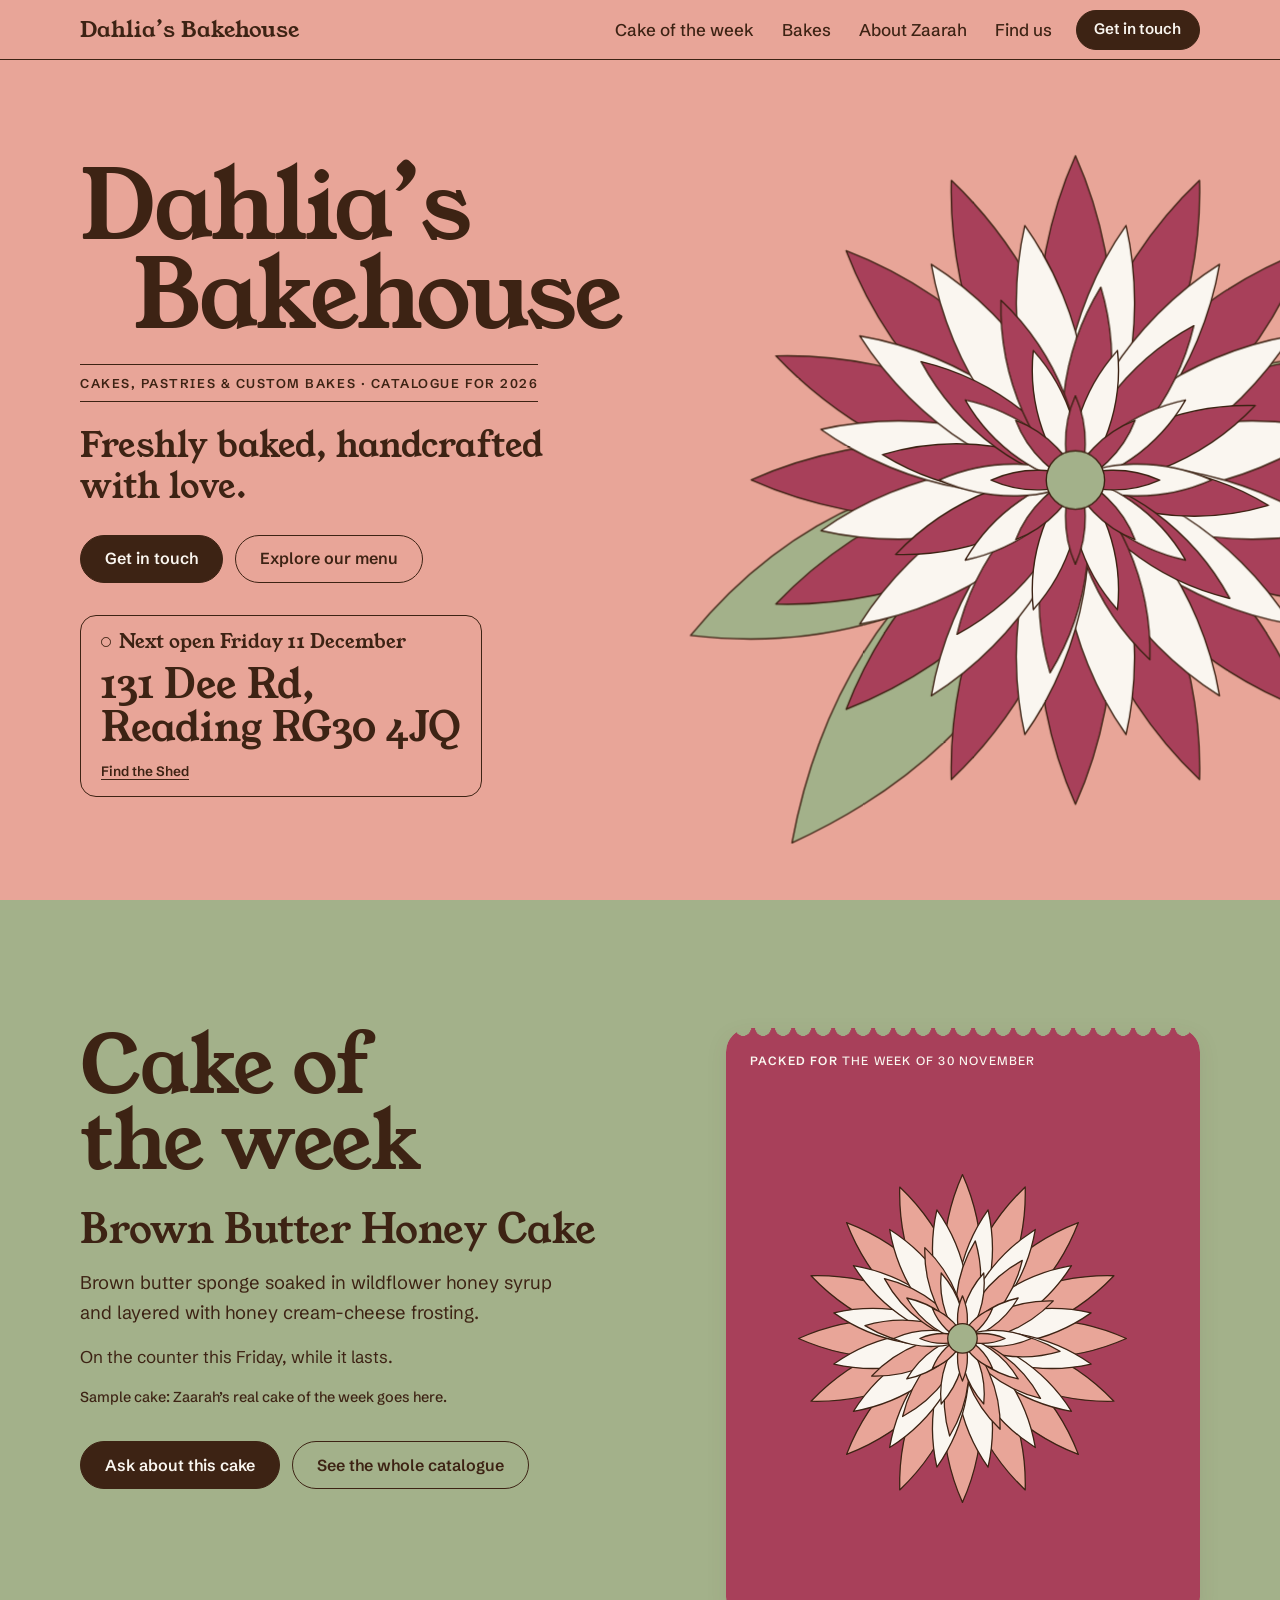
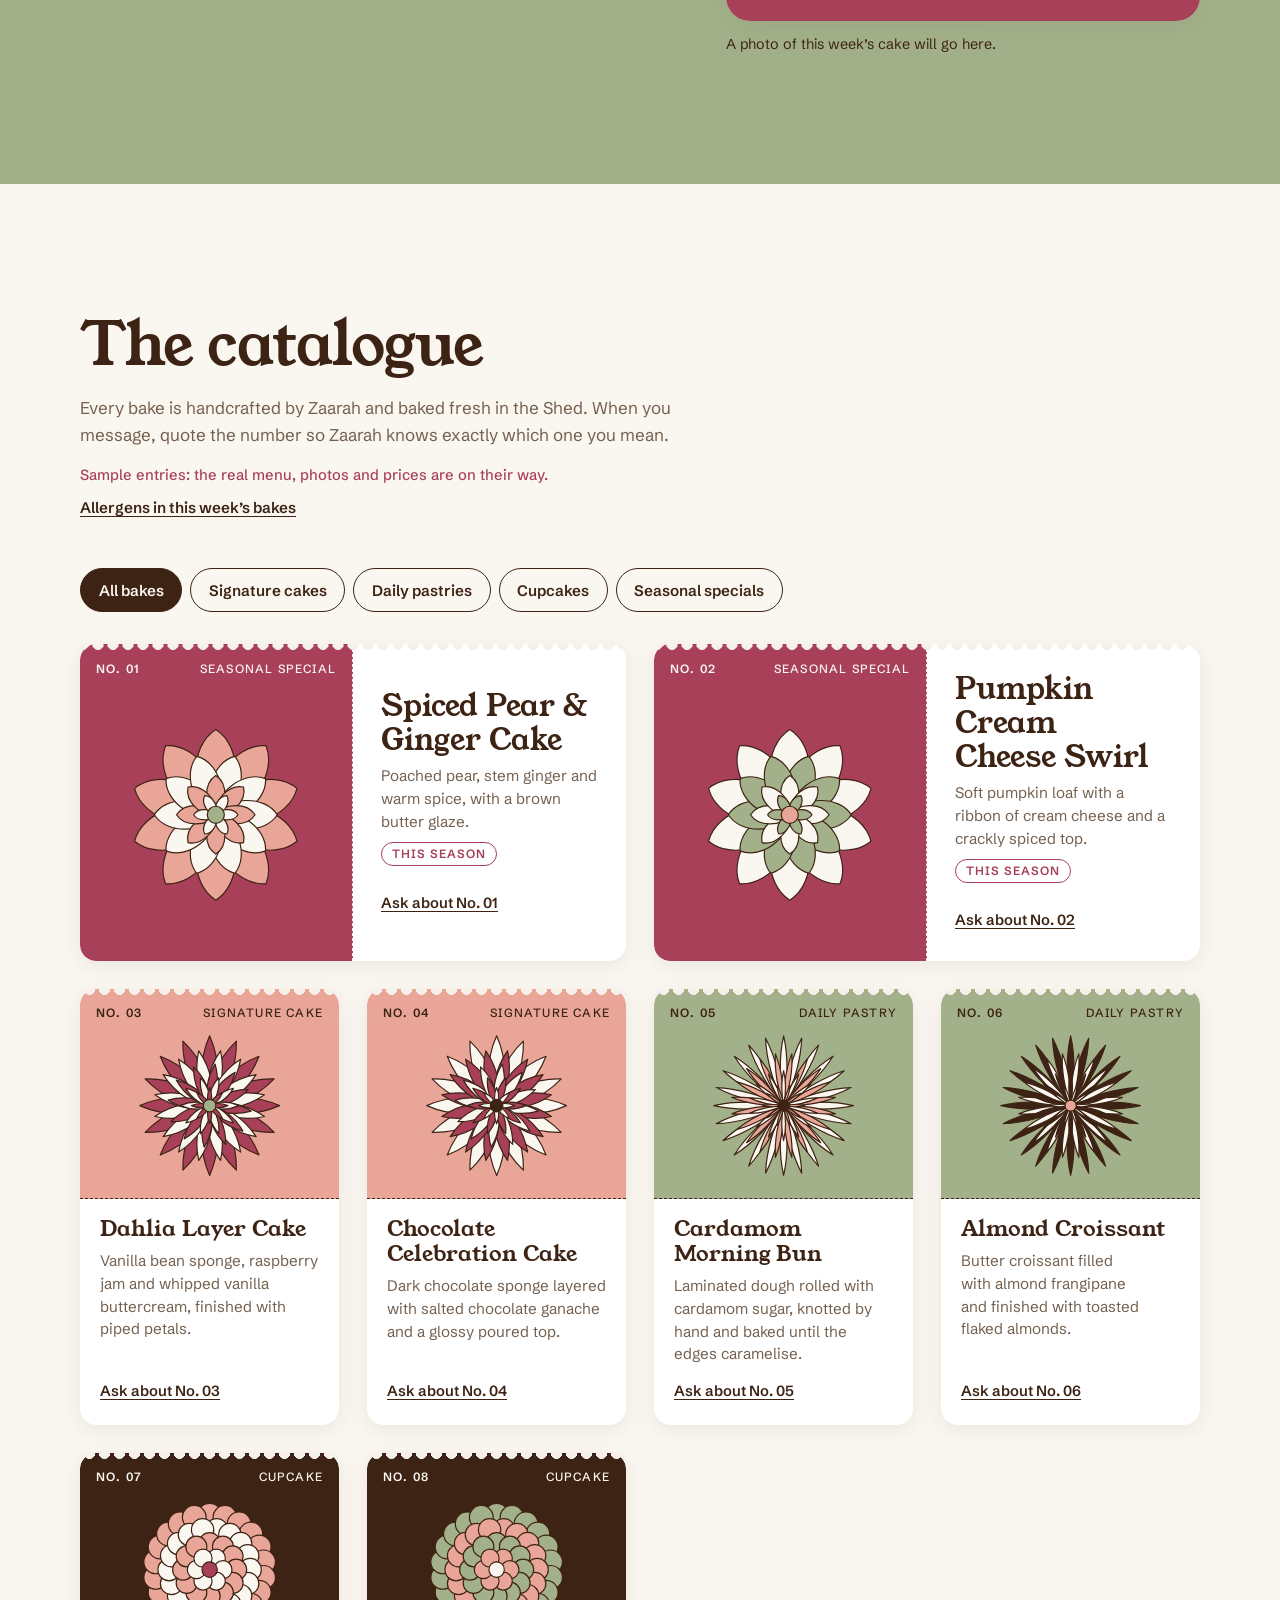
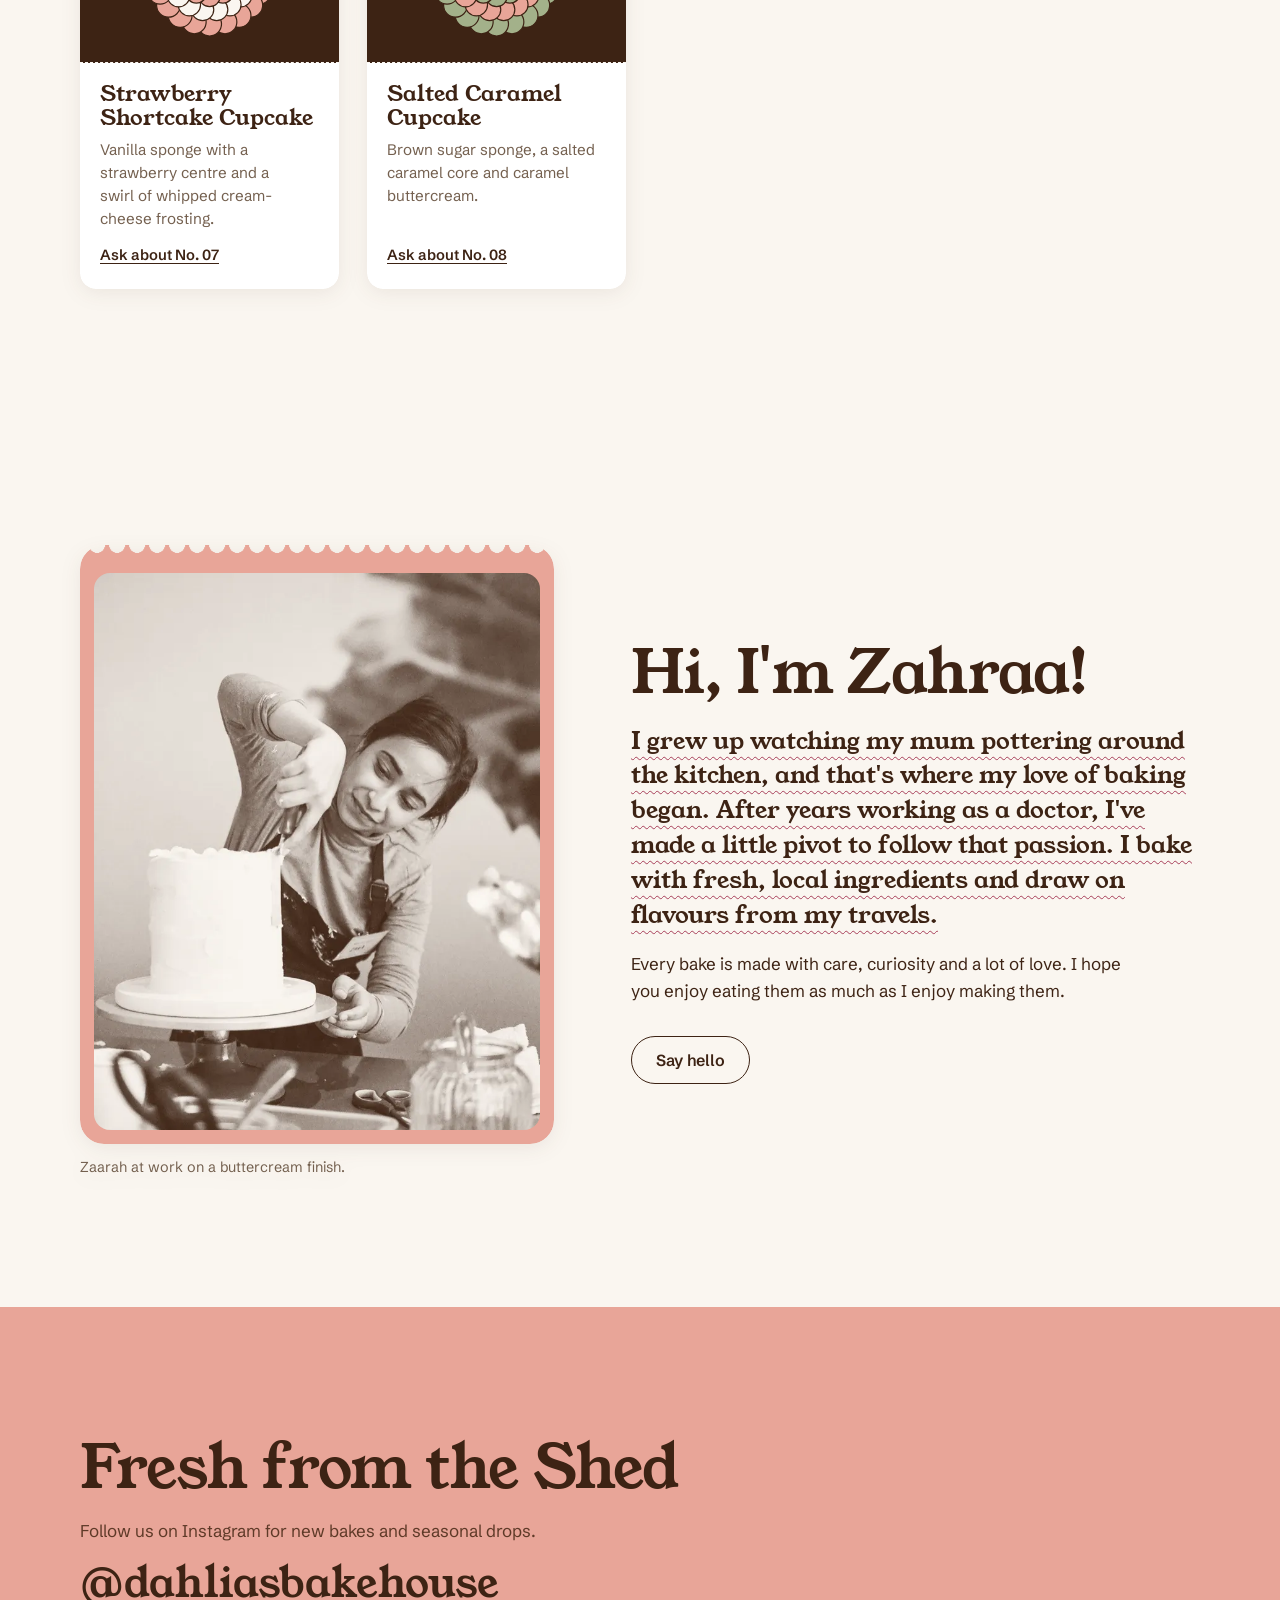
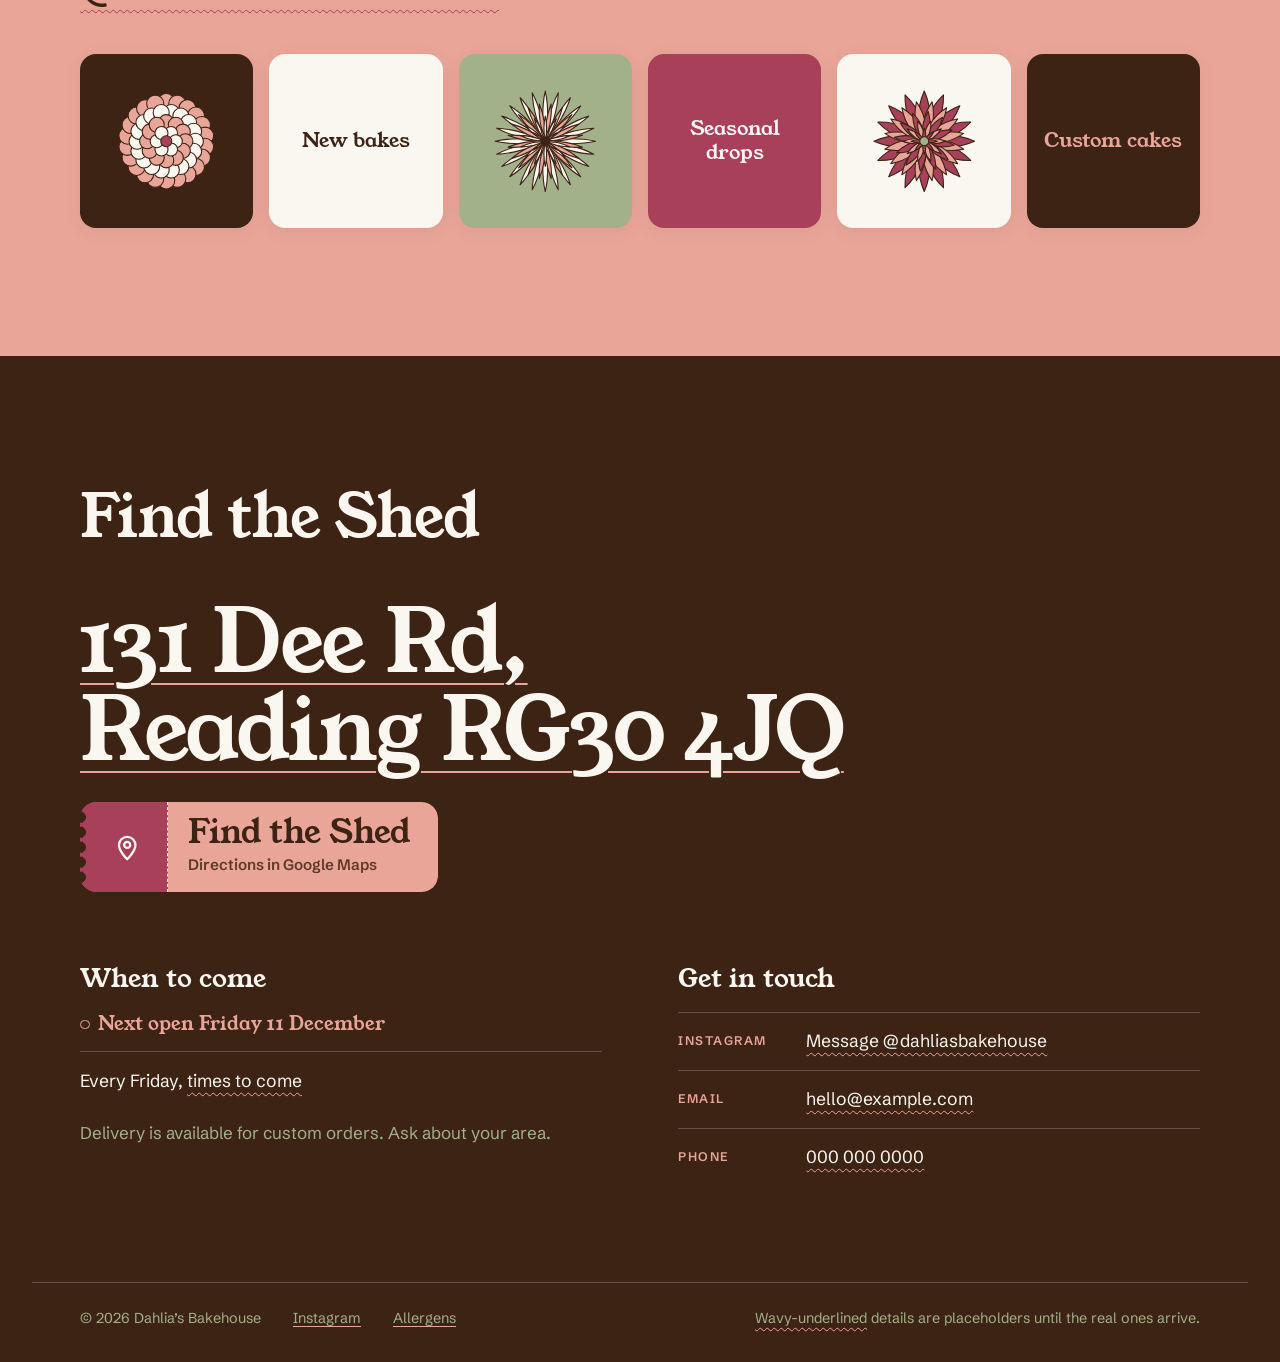
==== commit f83e2ab7: "Changed details" ====
--- a/index.html
+++ b/index.html
@@ -33,7 +33,7 @@
     <ul>
       <li><a href="#cake-of-the-week">Cake of the week</a></li>
       <li><a href="#bakes">Bakes</a></li>
-      <li><a href="#dahlia">About Dahlia</a></li>
+      <li><a href="#zaarah">About Zaarah</a></li>
       <li><a href="#find-us">Find us</a></li>
     </ul>
   </nav>
@@ -54,7 +54,7 @@
       <p class="today" data-state="unknown">
         <strong data-next-open>Open every Friday</strong>
         <a class="today-address" href="https://www.google.com/maps/search/?api=1&amp;query=131%20Dee%20Rd%2C%20Reading%20RG30%204JQ">131 Dee Rd,<br>Reading RG30 4JQ</a>
-        <span class="today-note"><span class="tbc">Opening times to come.</span> <a href="#find-us">Find the Shed</a></span>
+        <span class="today-note"><a href="#find-us">Find the Shed</a></span>
       </p>
     </div>
     <svg class="bloom" viewBox="-150 -150 300 300" aria-hidden="true" focusable="false">
@@ -82,9 +82,9 @@
         <h3>Brown Butter Honey Cake</h3>
         <p>Brown butter sponge soaked in wildflower honey syrup and layered with honey cream-cheese frosting.</p>
         <p>On the counter this Friday, while it lasts.</p>
-        <p class="cotw-sample">Sample cake: Dahlia’s real cake of the week goes here.</p>
+        <p class="cotw-sample">Sample cake: Zaarah’s real cake of the week goes here.</p>
         <div class="actions">
-          <a class="btn" href="mailto:hello@example.com?subject=Cake%20of%20the%20week%2C%20Brown%20Butter%20Honey%20Cake&amp;body=Hi%20Dahlia%2C%0A%0AI'd%20like%20to%20ask%20about%20Cake%20of%20the%20week%2C%20Brown%20Butter%20Honey%20Cake.%0A%0A">Ask about this cake</a>
+          <a class="btn" href="mailto:hello@example.com?subject=Cake%20of%20the%20week%2C%20Brown%20Butter%20Honey%20Cake&amp;body=Hi%20Zaarah%2C%0A%0AI'd%20like%20to%20ask%20about%20Cake%20of%20the%20week%2C%20Brown%20Butter%20Honey%20Cake.%0A%0A">Ask about this cake</a>
           <a class="btn btn-ghost" href="#bakes">See the whole catalogue</a>
         </div>
       </div>
@@ -95,8 +95,9 @@
     <div class="wrap">
       <div class="section-head">
         <h2 id="bakes-title">The catalogue</h2>
-        <p>Every bake is handcrafted by Dahlia and baked fresh in the Shed. When you message, quote the number and she’ll know exactly which one you mean.</p>
-        <p class="sample-note">Sample entries: Dahlia’s real menu, photos and prices are on their way.</p>
+        <p>Every bake is handcrafted by Zaarah and baked fresh in the Shed. When you message, quote the number so Zaarah knows exactly which one you mean.</p>
+        <p class="sample-note">Sample entries: the real menu, photos and prices are on their way.</p>
+        <p class="allergen-link"><a href="allergens/">Allergens in this week’s bakes</a></p>
       </div>
 
       <div class="filters" role="group" aria-label="Show bakes by category" hidden>
@@ -119,7 +120,7 @@
               <h3>Spiced Pear &amp; Ginger Cake</h3>
               <p>Poached pear, stem ginger and warm spice, with a brown butter glaze.</p>
               <p class="tag">This season</p>
-              <a class="packet-ask" href="mailto:hello@example.com?subject=No.%2001%2C%20Spiced%20Pear%20%26%20Ginger%20Cake&amp;body=Hi%20Dahlia%2C%0A%0AI'd%20like%20to%20ask%20about%20No.%2001%2C%20Spiced%20Pear%20%26%20Ginger%20Cake.%0A%0A">Ask about No. 01</a>
+              <a class="packet-ask" href="mailto:hello@example.com?subject=No.%2001%2C%20Spiced%20Pear%20%26%20Ginger%20Cake&amp;body=Hi%20Zaarah%2C%0A%0AI'd%20like%20to%20ask%20about%20No.%2001%2C%20Spiced%20Pear%20%26%20Ginger%20Cake.%0A%0A">Ask about No. 01</a>
             </div>
           </div>
         </li>
@@ -133,7 +134,7 @@
               <h3>Pumpkin Cream Cheese Swirl</h3>
               <p>Soft pumpkin loaf with a ribbon of cream cheese and a crackly spiced top.</p>
               <p class="tag">This season</p>
-              <a class="packet-ask" href="mailto:hello@example.com?subject=No.%2002%2C%20Pumpkin%20Cream%20Cheese%20Swirl&amp;body=Hi%20Dahlia%2C%0A%0AI'd%20like%20to%20ask%20about%20No.%2002%2C%20Pumpkin%20Cream%20Cheese%20Swirl.%0A%0A">Ask about No. 02</a>
+              <a class="packet-ask" href="mailto:hello@example.com?subject=No.%2002%2C%20Pumpkin%20Cream%20Cheese%20Swirl&amp;body=Hi%20Zaarah%2C%0A%0AI'd%20like%20to%20ask%20about%20No.%2002%2C%20Pumpkin%20Cream%20Cheese%20Swirl.%0A%0A">Ask about No. 02</a>
             </div>
           </div>
         </li>
@@ -146,7 +147,7 @@
             <div class="packet-label">
               <h3>Dahlia Layer Cake</h3>
               <p>Vanilla bean sponge, raspberry jam and whipped vanilla buttercream, finished with piped petals.</p>
-              <a class="packet-ask" href="mailto:hello@example.com?subject=No.%2003%2C%20Dahlia%20Layer%20Cake&amp;body=Hi%20Dahlia%2C%0A%0AI'd%20like%20to%20ask%20about%20No.%2003%2C%20Dahlia%20Layer%20Cake.%0A%0A">Ask about No. 03</a>
+              <a class="packet-ask" href="mailto:hello@example.com?subject=No.%2003%2C%20Dahlia%20Layer%20Cake&amp;body=Hi%20Zaarah%2C%0A%0AI'd%20like%20to%20ask%20about%20No.%2003%2C%20Dahlia%20Layer%20Cake.%0A%0A">Ask about No. 03</a>
             </div>
           </div>
         </li>
@@ -159,7 +160,7 @@
             <div class="packet-label">
               <h3>Chocolate Celebration Cake</h3>
               <p>Dark chocolate sponge layered with salted chocolate ganache and a glossy poured top.</p>
-              <a class="packet-ask" href="mailto:hello@example.com?subject=No.%2004%2C%20Chocolate%20Celebration%20Cake&amp;body=Hi%20Dahlia%2C%0A%0AI'd%20like%20to%20ask%20about%20No.%2004%2C%20Chocolate%20Celebration%20Cake.%0A%0A">Ask about No. 04</a>
+              <a class="packet-ask" href="mailto:hello@example.com?subject=No.%2004%2C%20Chocolate%20Celebration%20Cake&amp;body=Hi%20Zaarah%2C%0A%0AI'd%20like%20to%20ask%20about%20No.%2004%2C%20Chocolate%20Celebration%20Cake.%0A%0A">Ask about No. 04</a>
             </div>
           </div>
         </li>
@@ -172,7 +173,7 @@
             <div class="packet-label">
               <h3>Cardamom Morning Bun</h3>
               <p>Laminated dough rolled with cardamom sugar, knotted by hand and baked until the edges caramelise.</p>
-              <a class="packet-ask" href="mailto:hello@example.com?subject=No.%2005%2C%20Cardamom%20Morning%20Bun&amp;body=Hi%20Dahlia%2C%0A%0AI'd%20like%20to%20ask%20about%20No.%2005%2C%20Cardamom%20Morning%20Bun.%0A%0A">Ask about No. 05</a>
+              <a class="packet-ask" href="mailto:hello@example.com?subject=No.%2005%2C%20Cardamom%20Morning%20Bun&amp;body=Hi%20Zaarah%2C%0A%0AI'd%20like%20to%20ask%20about%20No.%2005%2C%20Cardamom%20Morning%20Bun.%0A%0A">Ask about No. 05</a>
             </div>
           </div>
         </li>
@@ -185,7 +186,7 @@
             <div class="packet-label">
               <h3>Almond Croissant</h3>
               <p>Butter croissant filled with almond frangipane and finished with toasted flaked almonds.</p>
-              <a class="packet-ask" href="mailto:hello@example.com?subject=No.%2006%2C%20Almond%20Croissant&amp;body=Hi%20Dahlia%2C%0A%0AI'd%20like%20to%20ask%20about%20No.%2006%2C%20Almond%20Croissant.%0A%0A">Ask about No. 06</a>
+              <a class="packet-ask" href="mailto:hello@example.com?subject=No.%2006%2C%20Almond%20Croissant&amp;body=Hi%20Zaarah%2C%0A%0AI'd%20like%20to%20ask%20about%20No.%2006%2C%20Almond%20Croissant.%0A%0A">Ask about No. 06</a>
             </div>
           </div>
         </li>
@@ -198,7 +199,7 @@
             <div class="packet-label">
               <h3>Strawberry Shortcake Cupcake</h3>
               <p>Vanilla sponge with a strawberry centre and a swirl of whipped cream-cheese frosting.</p>
-              <a class="packet-ask" href="mailto:hello@example.com?subject=No.%2007%2C%20Strawberry%20Shortcake%20Cupcake&amp;body=Hi%20Dahlia%2C%0A%0AI'd%20like%20to%20ask%20about%20No.%2007%2C%20Strawberry%20Shortcake%20Cupcake.%0A%0A">Ask about No. 07</a>
+              <a class="packet-ask" href="mailto:hello@example.com?subject=No.%2007%2C%20Strawberry%20Shortcake%20Cupcake&amp;body=Hi%20Zaarah%2C%0A%0AI'd%20like%20to%20ask%20about%20No.%2007%2C%20Strawberry%20Shortcake%20Cupcake.%0A%0A">Ask about No. 07</a>
             </div>
           </div>
         </li>
@@ -211,27 +212,27 @@
             <div class="packet-label">
               <h3>Salted Caramel Cupcake</h3>
               <p>Brown sugar sponge, a salted caramel core and caramel buttercream.</p>
-              <a class="packet-ask" href="mailto:hello@example.com?subject=No.%2008%2C%20Salted%20Caramel%20Cupcake&amp;body=Hi%20Dahlia%2C%0A%0AI'd%20like%20to%20ask%20about%20No.%2008%2C%20Salted%20Caramel%20Cupcake.%0A%0A">Ask about No. 08</a>
+              <a class="packet-ask" href="mailto:hello@example.com?subject=No.%2008%2C%20Salted%20Caramel%20Cupcake&amp;body=Hi%20Zaarah%2C%0A%0AI'd%20like%20to%20ask%20about%20No.%2008%2C%20Salted%20Caramel%20Cupcake.%0A%0A">Ask about No. 08</a>
             </div>
           </div>
         </li>
       </ol>
-      <p class="catalogue-empty" hidden>Nothing in this part of the catalogue right now. The next batch is on its way, so follow <a href="https://www.instagram.com/dahliasbakeshouse/">@dahliasbakeshouse</a> to hear first.</p>
-    </div>
-  </section>
-
-  <section class="baker" id="dahlia" aria-labelledby="dahlia-title">
+      <p class="catalogue-empty" hidden>Nothing in this part of the catalogue right now. The next batch is on its way, so follow <a href="https://www.instagram.com/dahliasbakehouse/">@dahliasbakehouse</a> to hear first.</p>
+    </div>
+  </section>
+
+  <section class="baker" id="zaarah" aria-labelledby="zaarah-title">
     <div class="wrap baker-grid">
       <figure class="baker-photo">
         <div class="baker-plate">
-          <img src="images/dahlia-at-work-720.webp" srcset="images/dahlia-at-work-720.webp 720w, images/dahlia-at-work-1100.webp 1100w" sizes="(max-width: 52rem) 100vw, 40vw" width="1100" height="1375" loading="lazy" decoding="async" alt="Dahlia leaning in to smooth buttercream on a tall white cake on a turntable.">
-        </div>
-        <figcaption>Dahlia at work on a buttercream finish.</figcaption>
+          <img src="images/dahlia-at-work-720.webp" srcset="images/dahlia-at-work-720.webp 720w, images/dahlia-at-work-1100.webp 1100w" sizes="(max-width: 52rem) 100vw, 40vw" width="1100" height="1375" loading="lazy" decoding="async" alt="Zaarah leaning in to smooth buttercream on a tall white cake on a turntable.">
+        </div>
+        <figcaption>Zaarah at work on a buttercream finish.</figcaption>
       </figure>
       <div class="baker-text">
-        <h2 id="dahlia-title">Meet Dahlia</h2>
-        <p class="tbc">Dahlia’s story goes here: who she is, how the Bakehouse began, and what she loves to bake most. A few warm sentences in her own words.</p>
-        <p>Every bake in this catalogue is handcrafted by Dahlia and baked fresh in the Shed, from the morning buns to the tallest celebration cake.</p>
+        <h2 id="zaarah-title">Hi, I'm Zahraa!</h2>
+        <p class="tbc">I grew up watching my mum pottering around the kitchen, and that's where my love of baking began. After years working as a doctor, I've made a little pivot to follow that passion. I bake with fresh, local ingredients and draw on flavours from my travels.</p>
+        <p>Every bake is made with care, curiosity and a lot of love. I hope you enjoy eating them as much as I enjoy making them.</p>
         <a class="btn btn-ghost" href="#contact">Say hello</a>
       </div>
     </div>
@@ -242,15 +243,15 @@
       <div class="section-head">
         <h2 id="insta-title">Fresh from the Shed</h2>
         <p>Follow us on Instagram for new bakes and seasonal drops.</p>
-        <a class="handle tbc" href="https://www.instagram.com/dahliasbakeshouse/">@dahliasbakeshouse</a>
+        <a class="handle tbc" href="https://www.instagram.com/dahliasbakehouse/">@dahliasbakehouse</a>
       </div>
       <ul class="tiles">
-        <li class="tile tile-choc"><a href="https://www.instagram.com/dahliasbakeshouse/" aria-label="Cupcakes on Instagram"><svg class="art" aria-hidden="true" focusable="false"><use href="#dahlia-pompon" width="100%" height="100%"/></svg></a></li>
-        <li class="tile tile-paper"><a href="https://www.instagram.com/dahliasbakeshouse/"><span>New bakes</span></a></li>
-        <li class="tile tile-sage"><a href="https://www.instagram.com/dahliasbakeshouse/" aria-label="Pastries on Instagram"><svg class="art" aria-hidden="true" focusable="false"><use href="#dahlia-cactus" width="100%" height="100%"/></svg></a></li>
-        <li class="tile tile-rose"><a href="https://www.instagram.com/dahliasbakeshouse/"><span>Seasonal drops</span></a></li>
-        <li class="tile tile-paper"><a href="https://www.instagram.com/dahliasbakeshouse/" aria-label="Celebration cakes on Instagram"><svg class="art" aria-hidden="true" focusable="false"><use href="#dahlia-decorative" width="100%" height="100%"/></svg></a></li>
-        <li class="tile tile-choc"><a href="https://www.instagram.com/dahliasbakeshouse/"><span>Custom cakes</span></a></li>
+        <li class="tile tile-choc"><a href="https://www.instagram.com/dahliasbakehouse/" aria-label="Cupcakes on Instagram"><svg class="art" aria-hidden="true" focusable="false"><use href="#dahlia-pompon" width="100%" height="100%"/></svg></a></li>
+        <li class="tile tile-paper"><a href="https://www.instagram.com/dahliasbakehouse/"><span>New bakes</span></a></li>
+        <li class="tile tile-sage"><a href="https://www.instagram.com/dahliasbakehouse/" aria-label="Pastries on Instagram"><svg class="art" aria-hidden="true" focusable="false"><use href="#dahlia-cactus" width="100%" height="100%"/></svg></a></li>
+        <li class="tile tile-rose"><a href="https://www.instagram.com/dahliasbakehouse/"><span>Seasonal drops</span></a></li>
+        <li class="tile tile-paper"><a href="https://www.instagram.com/dahliasbakehouse/" aria-label="Celebration cakes on Instagram"><svg class="art" aria-hidden="true" focusable="false"><use href="#dahlia-decorative" width="100%" height="100%"/></svg></a></li>
+        <li class="tile tile-choc"><a href="https://www.instagram.com/dahliasbakehouse/"><span>Custom cakes</span></a></li>
       </ul>
     </div>
   </section>
@@ -259,7 +260,17 @@
     <div class="wrap">
       <h2 id="find-title">Find the Shed</h2>
       <address class="address-big"><a href="https://www.google.com/maps/search/?api=1&amp;query=131%20Dee%20Rd%2C%20Reading%20RG30%204JQ">131 Dee Rd,<br>Reading RG30 4JQ</a></address>
-      <a class="btn directions" href="https://www.google.com/maps/search/?api=1&amp;query=131%20Dee%20Rd%2C%20Reading%20RG30%204JQ">Get directions</a>
+      <a class="shed-tag" href="https://www.google.com/maps/dir/?api=1&amp;destination=131%20Dee%20Rd%2C%20Reading%20RG30%204JQ">
+        <span class="shed-tag-sheet">
+          <span class="shed-tag-stub" aria-hidden="true">
+            <svg viewBox="0 0 24 24" focusable="false"><path d="M12 21.5s-6.5-6.2-6.5-11.2a6.5 6.5 0 0 1 13 0c0 5-6.5 11.2-6.5 11.2Z"/><circle cx="12" cy="10.2" r="2.4"/></svg>
+          </span>
+          <span class="shed-tag-text">
+            <span class="shed-tag-label">Find the Shed</span>
+            <span class="shed-tag-sub">Directions in Google Maps</span>
+          </span>
+        </span>
+      </a>
       <div class="backcover-grid">
         <div class="hours" data-open-day="5">
           <h3>When to come</h3>
@@ -270,7 +281,7 @@
         <div class="contact" id="contact">
           <h3>Get in touch</h3>
           <dl>
-            <div><dt>Instagram</dt><dd><a class="tbc" href="https://ig.me/m/dahliasbakeshouse">Message @dahliasbakeshouse</a></dd></div>
+            <div><dt>Instagram</dt><dd><a class="tbc" href="https://ig.me/m/dahliasbakehouse">Message @dahliasbakehouse</a></dd></div>
             <div><dt>Email</dt><dd><a class="tbc" href="mailto:hello@example.com">hello@example.com</a></dd></div>
             <div><dt>Phone</dt><dd><a class="tbc" href="tel:0000000000">000 000 0000</a></dd></div>
           </dl>
@@ -284,7 +295,8 @@
   <footer class="footer">
     <div class="wrap footer-row">
       <p>© <span data-year>2026</span> Dahlia’s Bakehouse</p>
-      <p><a href="https://www.instagram.com/dahliasbakeshouse/">Instagram</a></p>
+      <p><a href="https://www.instagram.com/dahliasbakehouse/">Instagram</a></p>
+      <p><a href="allergens/">Allergens</a></p>
       <p class="legend"><span class="tbc">Wavy-underlined</span> details are placeholders until the real ones arrive.</p>
     </div>
   </footer>
--- a/styles.css
+++ b/styles.css
@@ -257,6 +257,8 @@
 .section-head { max-width: 44rem; margin-bottom: clamp(2rem, 4vw, 3rem); }
 .section-head > p { margin-top: 1rem; max-width: 60ch; }
 .sample-note { color: var(--rose); font-size: 0.92rem; font-weight: 500; }
+.section-head > .allergen-link { margin-top: 0.5rem; font-size: 0.95rem; font-weight: 600; }
+.allergen-link a { color: var(--choc); }
 
 /* ---------- Catalogue ---------- */
 
@@ -288,9 +290,9 @@
 
 /* Each category prints in its own ink; the season takes the deepest. */
 .packet { --field: var(--pink); --ink: var(--choc); --d1: var(--rose); --d2: var(--paper); --d3: var(--sage); }
-.packet[data-cat="pastries"] { --field: var(--sage); --d1: var(--paper); --d2: var(--pink); --d3: var(--choc); }
-.packet[data-cat="cupcakes"] { --field: var(--choc); --ink: var(--paper); --d1: var(--pink); --d2: var(--paper); --d3: var(--rose); }
-.packet[data-cat="seasonal"] { --field: var(--rose); --ink: var(--paper); --d1: var(--pink); --d2: var(--paper); --d3: var(--sage); }
+:is(.packet, .a-bake)[data-cat="pastries"] { --field: var(--sage); --d1: var(--paper); --d2: var(--pink); --d3: var(--choc); }
+:is(.packet, .a-bake)[data-cat="cupcakes"] { --field: var(--choc); --ink: var(--paper); --d1: var(--pink); --d2: var(--paper); --d3: var(--rose); }
+:is(.packet, .a-bake)[data-cat="seasonal"] { --field: var(--rose); --ink: var(--paper); --d1: var(--pink); --d2: var(--paper); --d3: var(--sage); }
 .packet[data-cat="cakes"]:nth-child(even) { --d1: var(--paper); --d2: var(--rose); --d3: var(--choc); }
 .packet[data-cat="pastries"]:nth-child(even) { --d1: var(--choc); --d2: var(--paper); --d3: var(--pink); }
 .packet[data-cat="cupcakes"]:nth-child(even) { --d1: var(--sage); --d2: var(--pink); --d3: var(--paper); }
@@ -456,7 +458,7 @@
   .cotw-sheet .art { width: 64%; }
 }
 
-/* ---------- Meet Dahlia ---------- */
+/* ---------- Meet Zaarah ---------- */
 
 .baker { padding: var(--section) 0; }
 .baker-grid {
@@ -551,8 +553,55 @@
 }
 .address-big a { text-decoration-thickness: 2px; text-underline-offset: 0.12em; }
 .address-big a:hover { text-decoration-thickness: 4px; }
-.backcover .btn { margin: 1.75rem 0 clamp(3rem, 6vw, 4.5rem); background: var(--pink); border-color: var(--pink); color: var(--choc); }
-.backcover .btn:hover { background: var(--paper); border-color: var(--paper); }
+
+/* Find the Shed: a stub torn off a seed packet. Rose stub with a pin, pink label, pinked left edge. */
+.shed-tag {
+  display: flex;
+  width: fit-content;
+  margin: 1.75rem 0 clamp(3rem, 6vw, 4.5rem);
+  border-radius: var(--radius-card);
+  color: var(--choc);
+  text-decoration: none;
+  transition: transform 0.5s var(--ease-out);
+}
+.shed-tag-sheet {
+  --crimp: 6px;
+  display: flex;
+  min-height: clamp(4.75rem, 7vw, 5.5rem);
+  overflow: hidden;
+  border-radius: var(--radius-card);
+  background: var(--pink);
+  mask:
+    radial-gradient(var(--crimp) at 0 50%, #0000 96%, #000) 0 50% / calc(var(--crimp) * 1.5) calc(var(--crimp) * 2.5) repeat-y,
+    linear-gradient(#000 0 0) calc(var(--crimp) * 1.5) 0 / 100% 100% no-repeat;
+}
+.shed-tag-stub {
+  display: grid;
+  place-items: center;
+  width: clamp(4.75rem, 7vw, 5.5rem);
+  padding-left: 0.4rem;
+  background: var(--rose);
+  border-right: 1.5px dashed var(--paper); /* the tear line */
+}
+.shed-tag-stub svg {
+  width: 1.9rem; height: 1.9rem;
+  fill: none; stroke: var(--paper); stroke-width: 1.8; stroke-linejoin: round;
+  transition: transform 0.5s var(--ease-out);
+}
+.shed-tag-text {
+  display: grid;
+  align-content: center;
+  gap: 0.2rem;
+  padding: 0.85rem 1.75rem 0.9rem 1.25rem;
+  transition: background-color 0.35s var(--ease-out);
+}
+.shed-tag-label { font: 400 clamp(1.4rem, 2.6vw, 2.1rem)/1.05 var(--font-display); }
+.shed-tag-sub { font-size: clamp(0.85rem, 1.2vw, 0.95rem); font-weight: 600; color: var(--choc-soft); }
+.shed-tag:hover .shed-tag-text { background: var(--paper); }
+@media (hover: hover) and (prefers-reduced-motion: no-preference) {
+  .shed-tag:hover { transform: translateY(-3px) rotate(-1.2deg); }
+  .shed-tag:hover .shed-tag-stub svg { transform: translateY(-3px); }
+}
 .backcover-grid {
   display: grid;
   grid-template-columns: repeat(2, minmax(0, 1fr));
@@ -609,3 +658,111 @@
 
 /* Filter reflow: packets glide to their new places. */
 ::view-transition-group(*) { animation-duration: 0.5s; animation-timing-function: var(--ease-out); }
+
+/* ---------- Allergens page (allergens/index.html) ---------- */
+
+.a-head { padding: clamp(2.5rem, 7vw, 5rem) 0 clamp(2.5rem, 6vw, 4rem); background: var(--pink); }
+.a-head h1 { font-size: clamp(3rem, 9vw, 5.5rem); line-height: 0.95; letter-spacing: -0.02em; }
+.a-updated { margin-top: 1.1rem; font: 400 clamp(1.15rem, 2.4vw, 1.4rem)/1.3 var(--font-display); }
+.a-intro { margin-top: 0.6rem; max-width: 52ch; color: var(--choc-soft); }
+.a-warning {
+  margin-top: 1.75rem;
+  max-width: 46rem;
+  padding: 1.1rem 1.35rem;
+  border: 1.5px solid var(--choc);
+  border-radius: var(--radius-card);
+  background: var(--paper);
+}
+.a-warning strong { font-weight: 700; }
+
+.a-list { padding: clamp(2.5rem, 6vw, 4.5rem) 0 var(--section); }
+.a-sample {
+  margin-bottom: 1.5rem;
+  max-width: 46rem;
+  padding: 0.8rem 1.1rem;
+  border: 1.5px dashed var(--rose);
+  border-radius: var(--radius-card);
+  color: var(--rose);
+  font-weight: 600;
+}
+.a-bakes {
+  display: grid;
+  grid-template-columns: repeat(auto-fill, minmax(min(100%, 21rem), 1fr));
+  gap: 1.25rem;
+  margin: 0; padding: 0; list-style: none;
+}
+.a-bake {
+  --field: var(--pink); --ink: var(--choc);
+  padding: 1.25rem 1.35rem 1.4rem;
+  border-radius: var(--radius-card);
+  background: var(--surface);
+  box-shadow: var(--shadow);
+}
+.a-bake[data-cat="week"] { --field: var(--rose); --ink: var(--paper); }
+.a-bake h2 { font-size: 1.45rem; line-height: 1.15; letter-spacing: 0; }
+.a-no {
+  display: inline-block;
+  margin: 0 0.5rem 0.4rem 0;
+  padding: 0.25rem 0.65rem;
+  border-radius: var(--radius-pill);
+  background: var(--field);
+  color: var(--ink);
+  font: 600 0.72rem/1.2 var(--font-text);
+  letter-spacing: 0.1em;
+  text-transform: uppercase;
+  vertical-align: 0.3em;
+}
+.a-bake dl {
+  display: grid;
+  grid-template-columns: 6.5rem 1fr;
+  gap: 0.75rem;
+  margin: 1rem 0 0;
+  padding-top: 1rem;
+  border-top: 1px dashed var(--taupe);
+}
+.a-bake dt {
+  padding-top: 0.4rem;
+  font-size: 0.75rem; font-weight: 600;
+  letter-spacing: 0.1em; text-transform: uppercase;
+}
+.a-bake dt.a-may-label { color: var(--taupe); }
+.a-bake dd { margin: 0; }
+.a-chips { display: flex; flex-wrap: wrap; gap: 0.4rem; margin: 0; padding: 0; list-style: none; }
+.a-chips li {
+  padding: 0.3rem 0.75rem;
+  border: 1.5px solid var(--choc);
+  border-radius: var(--radius-pill);
+  background: var(--choc);
+  color: var(--paper);
+  font-size: 0.92rem; font-weight: 600;
+}
+.a-chips.a-may li { background: transparent; color: var(--choc); border-style: dashed; } /* dashed = may contain */
+.a-none { padding-top: 0.3rem; color: var(--sage-ink); font-weight: 600; }
+
+.a-key { margin-top: 2.5rem; max-width: 46rem; }
+.a-key summary {
+  cursor: pointer;
+  font: 400 1.3rem/1.3 var(--font-display);
+  text-underline-offset: 0.22em;
+}
+.a-key summary:hover { text-decoration: underline; }
+.a-key summary::marker { color: var(--rose); }
+.a-key ul { margin: 1rem 0 0; padding-left: 1.2rem; columns: 2 14rem; column-gap: 2rem; }
+.a-key li { padding: 0.15rem 0; break-inside: avoid; }
+.a-key li::marker { color: var(--rose); }
+
+.a-foot { --focus: var(--pink); padding: clamp(2.5rem, 6vw, 4rem) 0; background: var(--choc); color: var(--paper); }
+.a-foot .wrap { display: grid; gap: 1.25rem; }
+.a-foot-address { font: 400 clamp(1.5rem, 4vw, 2.25rem)/1.1 var(--font-display); }
+.a-foot .actions a:not(.btn) { align-self: center; color: var(--pink); font-weight: 600; }
+.a-foot .btn { background: var(--pink); border-color: var(--pink); color: var(--choc); }
+.a-foot .btn:hover { background: var(--paper); border-color: var(--paper); }
+.a-foot .tbc { text-decoration-color: var(--pink); }
+.a-foot .legend { color: var(--sage); font-size: 0.9rem; }
+.a-foot ::selection { background: var(--pink); color: var(--choc); }
+
+@media print {
+  .masthead, .skip, .a-foot .actions { display: none; }
+  .a-head, .a-list { padding: 1rem 0; background: none; }
+  .a-bake { box-shadow: none; border: 1px solid var(--choc); break-inside: avoid; }
+}
